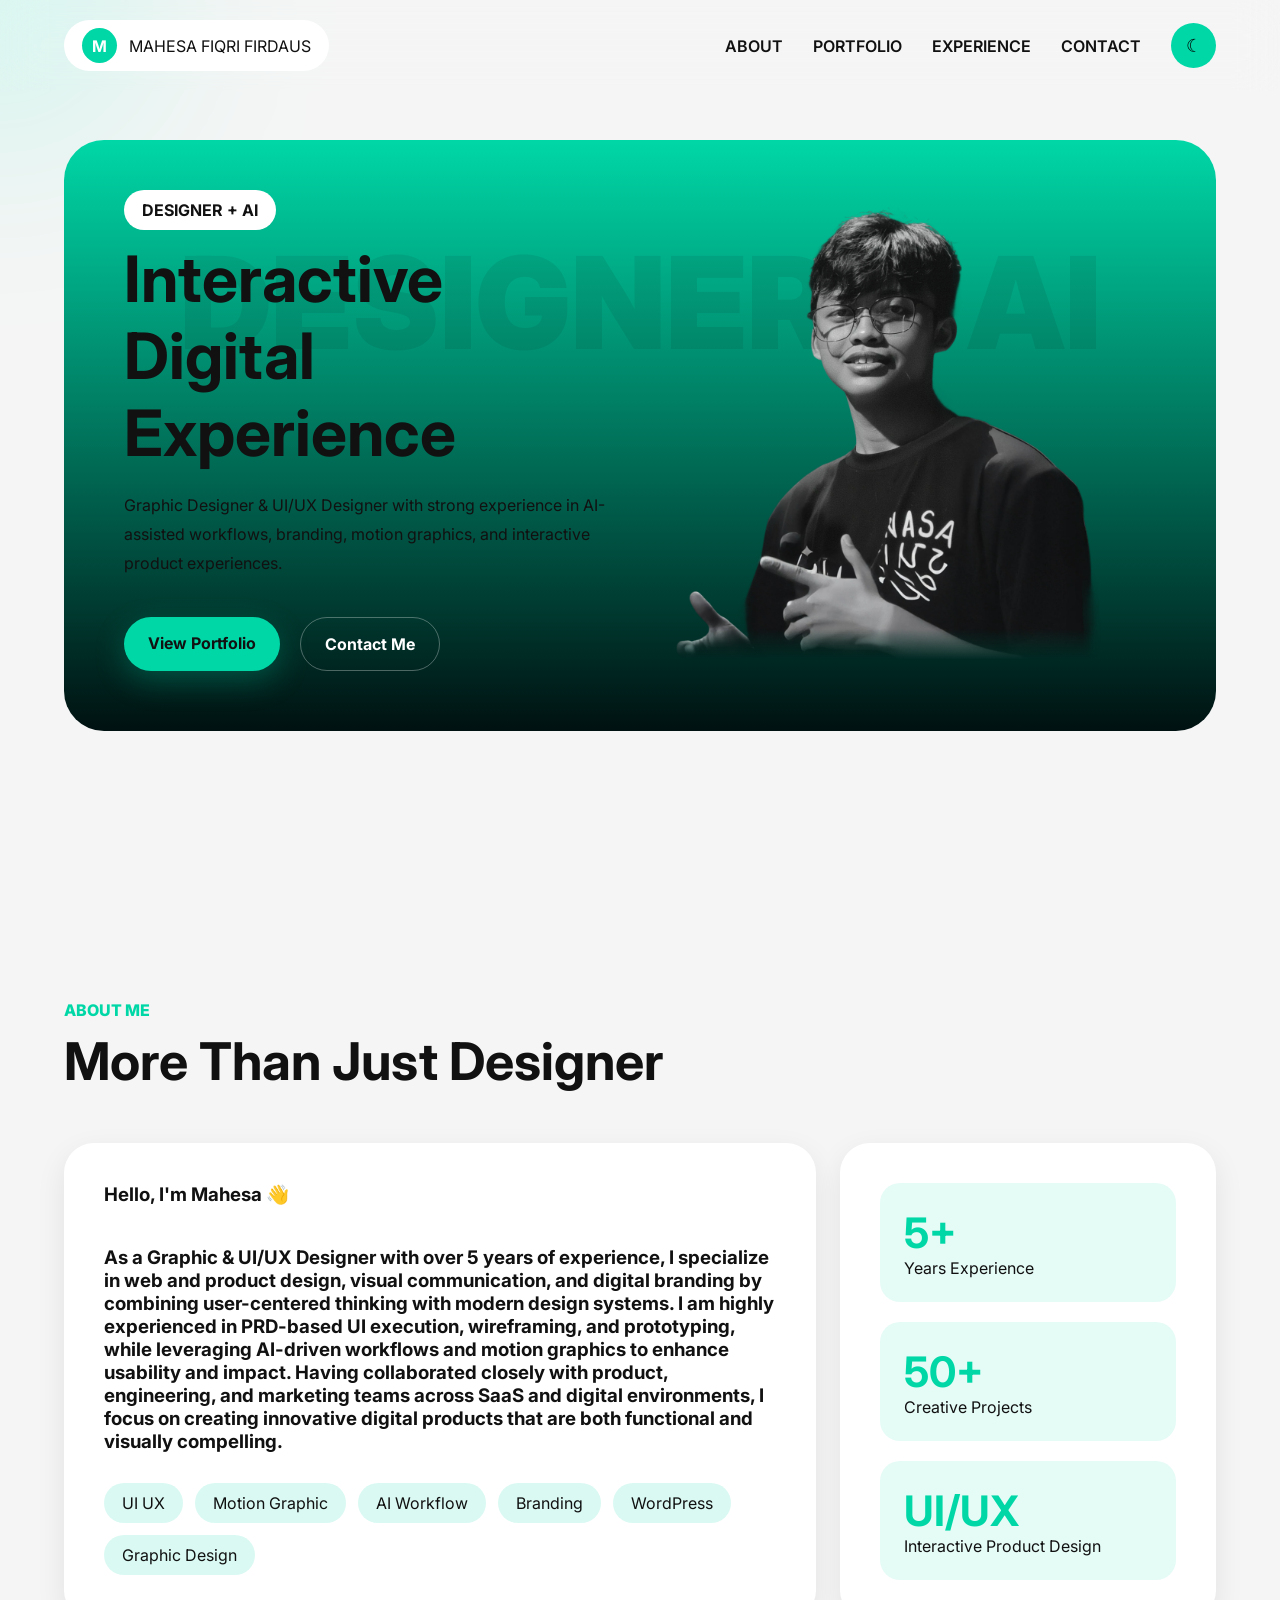
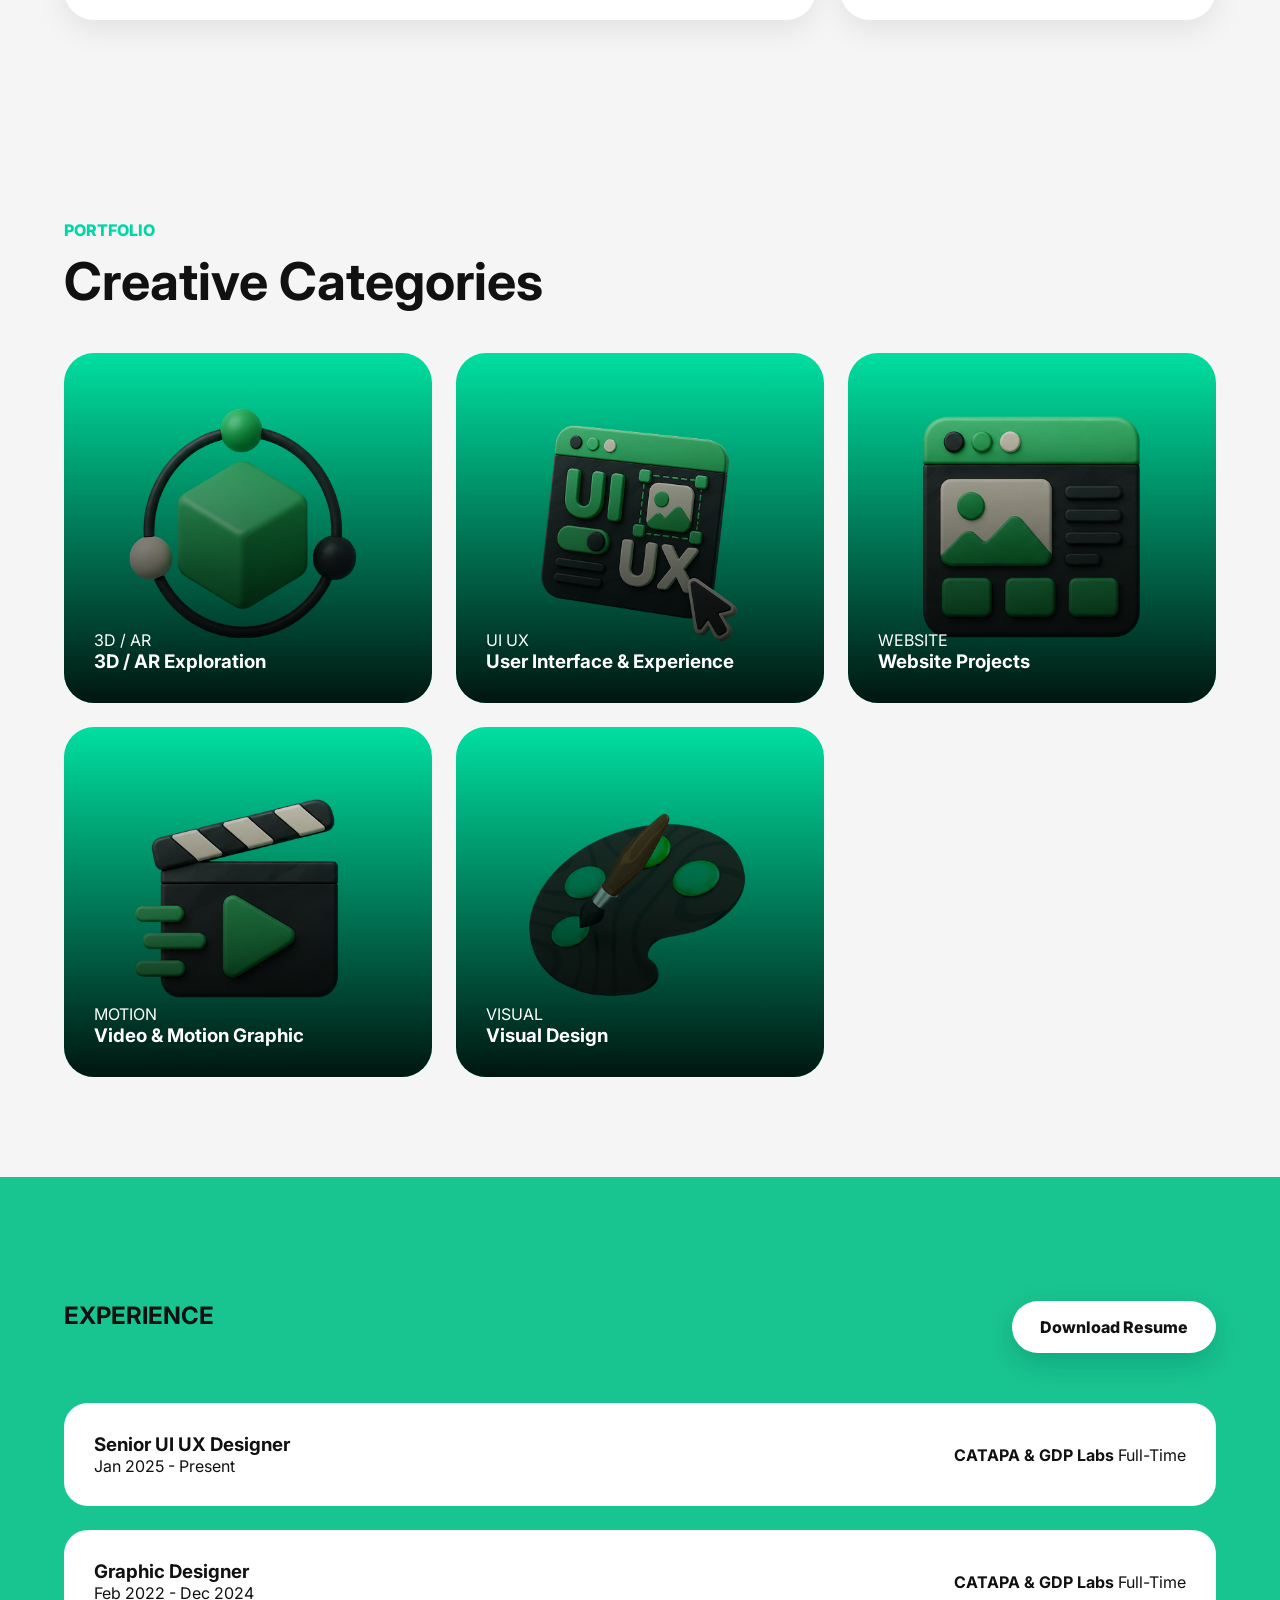
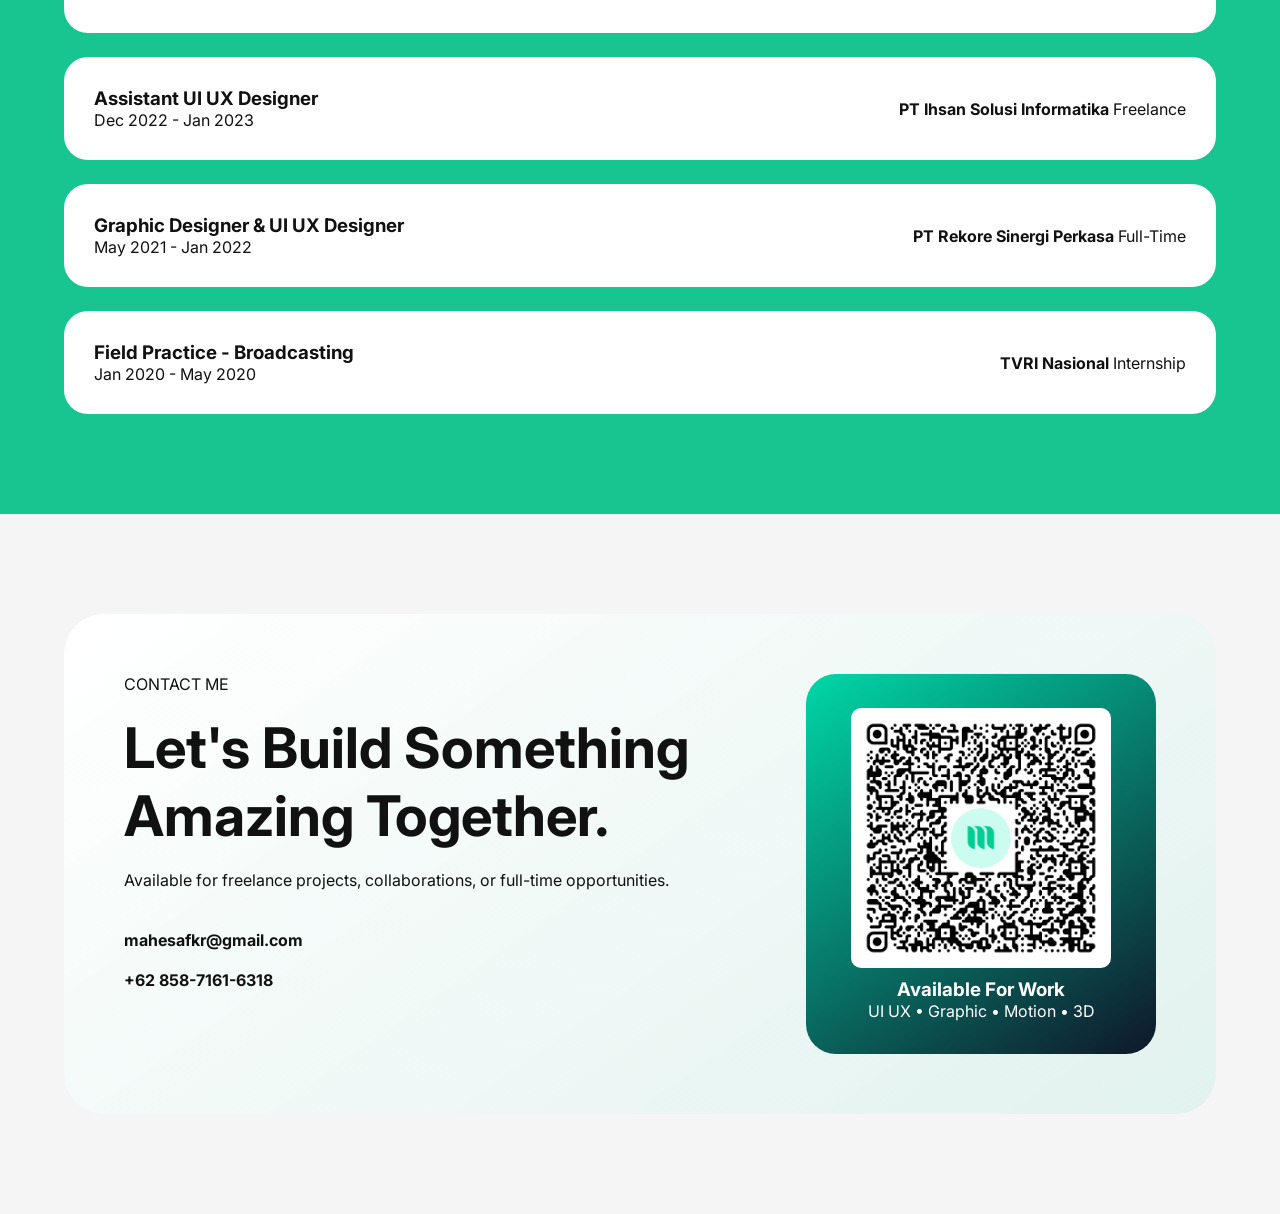
==== index.html @ 409bbbe2 "first portfolio upload" ====
<!DOCTYPE html>
<html lang="en">

<head>
  <meta charset="UTF-8" />

  <meta name="viewport" content="width=device-width, initial-scale=1.0" />

  <title>Mahesa Portfolio</title>

  <!-- CSS -->
  <link rel="stylesheet" href="style.css" />

  <!-- FONT -->
  <link rel="preconnect" href="https://fonts.googleapis.com" />

  <link href="https://fonts.googleapis.com/css2?family=Inter:wght@300;400;500;600;700;800;900&display=swap"
    rel="stylesheet" />
</head>

<body>

  <div class="cursor-glow"></div>

  <!-- NAVBAR -->

  <header class="navbar">

    <div class="logo-wrap">
      <div class="logo-circle">M</div>

      <span>MAHESA FIQRI FIRDAUS</span>
    </div>

    <nav>

      <a href="#about">ABOUT</a>

      <a href="#portfolio">PORTFOLIO</a>

      <a href="#experience">EXPERIENCE</a>

      <a href="#contact">CONTACT</a>

      <button id="themeToggle" class="theme-btn">
        ☾
      </button>

    </nav>

  </header>

  <!-- HERO -->

  <section class="hero">

    <div class="hero-bg-text">
      DESIGNER + AI
    </div>

    <div class="hero-content">

      <div class="hero-left">

        <span class="hero-tag">
          DESIGNER + AI
        </span>

        <h1>
          Interactive Digital Experience
        </h1>

        <p>
          Graphic Designer & UI/UX Designer with strong experience in AI-assisted workflows, branding, motion graphics,
          and interactive product experiences.
        </p>

        <div class="hero-buttons">

          <a href="#portfolio" class="primary-btn">
            View Portfolio
          </a>

          <a href="#contact" class="secondary-btn">
            Contact Me
          </a>

        </div>

      </div>

      <div class="hero-right">

        <img src="assets/images/hero.png" alt="hero">

      </div>

    </div>

  </section>

  <!-- ABOUT -->

  <section id="about" class="section">

    <div class="section-header">

      <span>ABOUT ME</span>

      <h2>
        More Than Just Designer
      </h2>

    </div>

    <div class="about-grid">

      <div class="glass-card">

        <h3>Hello, I'm Mahesa 👋</h3>
        <br>
        <br>
        <h3>
          As a Graphic & UI/UX Designer with over 5 years of experience, I specialize in web and product design, visual communication, and digital branding by combining user-centered thinking with modern design systems. I am highly experienced in PRD-based UI execution, wireframing, and prototyping, while leveraging AI-driven workflows and motion graphics to enhance usability and impact. Having collaborated closely with product, engineering, and marketing teams across SaaS and digital environments, I focus on creating innovative digital products that are both functional and visually compelling.
        </h3>


        <div class="skill-tags">

          <span>UI UX</span>
          <span>Motion Graphic</span>
          <span>AI Workflow</span>
          <span>Branding</span>
          <span>WordPress</span>
          <span>Graphic Design</span>

        </div>

      </div>

      <div class="glass-card stats-card">

        <div class="stat-item">
          <h4>5+</h4>
          <p>Years Experience</p>
        </div>

        <div class="stat-item">
          <h4>50+</h4>
          <p>Creative Projects</p>
        </div>

        <div class="stat-item">
          <h4>UI/UX</h4>
          <p>Interactive Product Design</p>
        </div>

      </div>

    </div>

  </section>

  <!-- PORTFOLIO -->

 <section id="portfolio" class="section">

  <div class="section-header">

    <span>PORTFOLIO</span>

    <h2>
      Creative Categories
    </h2>

  </div>

  <div class="portfolio-grid">

    <a href="portfolio-3d.html" class="portfolio-card">

      <img src="assets/images/3d-cover.jpg" alt="">

      <div class="portfolio-overlay">

        <span>3D / AR</span>

        <h3>3D / AR Exploration</h3>

      </div>

    </a>

    <a href="portfolio-uiux.html" class="portfolio-card">

      <img src="assets/images/uiux-cover.jpg" alt="">

      <div class="portfolio-overlay">

        <span>UI UX</span>

        <h3>User Interface & Experience</h3>

      </div>

    </a>

    <a href="portfolio-website.html" class="portfolio-card">

      <img src="assets/images/website-cover.jpg" alt="">

      <div class="portfolio-overlay">

        <span>WEBSITE</span>

        <h3>Website Projects</h3>

      </div>

    </a>

    <a href="portfolio-motion.html" class="portfolio-card">

      <img src="assets/images/motion-cover.jpg" alt="">

      <div class="portfolio-overlay">

        <span>MOTION</span>

        <h3>Video & Motion Graphic</h3>

      </div>

    </a>

    <a href="portfolio-visual.html" class="portfolio-card">

      <img src="assets/images/visual-cover.jpg" alt="">

      <div class="portfolio-overlay">

        <span>VISUAL</span>

        <h3>Visual Design</h3>

      </div>

    </a>

  </div>

</section>

  <!-- EXPERIENCE -->

<!-- EXPERIENCE -->

<section id="experience" class="section experience-section">

  <div class="experience-top">

    <h1>
      EXPERIENCE
    </h1>

    <div class="experience-action">

  <a href="assets/files/Mahesa-Fiqri-Resume.pdf"
     download
     class="resume-btn">

    Download Resume

  </a>

</div>

  </div>

  <div class="experience-list">

    <!-- EXPERIENCE 1 -->

    <div class="experience-card">

      <div>

        <h3>Senior UI UX Designer</h3>

        <p>Jan 2025 - Present</p>

      </div>

      <div class="exp-right">

        <strong>CATAPA & GDP Labs</strong>

        <span>Full-Time</span>

      </div>

    </div>

    <!-- EXPERIENCE 2 -->

    <div class="experience-card">

      <div>

        <h3>Graphic Designer</h3>

        <p>Feb 2022 - Dec 2024</p>

      </div>

      <div class="exp-right">

        <strong>CATAPA & GDP Labs</strong>

        <span>Full-Time</span>

      </div>

    </div>

    <!-- EXPERIENCE 3 -->

    <div class="experience-card">

      <div>

        <h3>Assistant UI UX Designer</h3>

        <p>Dec 2022 - Jan 2023</p>

      </div>

      <div class="exp-right">

        <strong>PT Ihsan Solusi Informatika</strong>

        <span>Freelance</span>

      </div>

    </div>

        <!-- EXPERIENCE 4 -->

    <div class="experience-card">

      <div>

        <h3>Graphic Designer & UI UX Designer</h3>

        <p>May 2021 - Jan 2022</p>

      </div>

      <div class="exp-right">

        <strong>PT Rekore Sinergi Perkasa</strong>

        <span>Full-Time</span>

      </div>

    </div>

    <!-- EXPERIENCE 5 -->

    <div class="experience-card">

      <div>

        <h3>Field Practice - Broadcasting</h3>

        <p>Jan 2020 - May 2020</p>

      </div>

      <div class="exp-right">

        <strong>TVRI Nasional</strong>

        <span>Internship</span>

      </div>

    </div>

  </div>

</section>

  <!-- CONTACT -->

  <section id="contact" class="section contact-section">

    <div class="contact-box">

      <div class="contact-left">

        <span>CONTACT ME</span>

        <h2>
          Let's Build Something Amazing Together.
        </h2>

        <p>
          Available for freelance projects, collaborations, or full-time opportunities.
        </p>

        <div class="contact-links"
        target="_blank"
   class="contact-btn">

          <a href="mailto:mahesafkr@gmail.com">
            mahesafkr@gmail.com
          </a>

          <a href="https://wa.me/6285871616318"
          target="_blank"
   class="contact-btn">
            +62 858-7161-6318
          </a>

        </div>

      </div>

      <div class="contact-right">

        <div class="contact-card-3d">

          <img
            src="assets/images/qr-contact.png"
            alt="QR Contact"
            class="qr-image">

          <h3>
            Available For Work
          </h3>

          <p>
            UI UX • Graphic • Motion • 3D
          </p>

        </div>

      </div>

    </div>

  </section>

  <!-- JS -->
  <script src="script.js"></script>

</body>

</html>
---- style.css ----
*{
  margin:0;
  padding:0;
  box-sizing:border-box;
}

:root{
  --bg:#f5f5f5;
  --text:#111;
  --card:#ffffff;
  --primary:#00d7a7;
}

body.dark{
  --bg:#07111b;
  --text:#ffffff;
  --card:#101827;
  --primary:#00e5c3;
}

body{
  font-family:'Inter',sans-serif;
  background:var(--bg);
  color:var(--text);
  transition:.4s;
  overflow-x:hidden;
}

.cursor-glow{
  position:fixed;
  width:300px;
  height:300px;
  background:rgba(0,255,200,.15);
  border-radius:50%;
  filter:blur(100px);
  pointer-events:none;
  transform:translate(-50%,-50%);
  z-index:-1;
}

.navbar{
  position:fixed;
  width:100%;
  top:0;
  padding:20px 5%;
  display:flex;
  justify-content:space-between;
  align-items:center;
  z-index:999;
  backdrop-filter:blur(20px);
}

.logo-wrap{
  display:flex;
  align-items:center;
  gap:12px;
  background:white;
  padding:8px 18px;
  border-radius:100px;
}

.logo-circle{
  width:35px;
  height:35px;
  border-radius:50%;
  background:var(--primary);
  display:flex;
  justify-content:center;
  align-items:center;
  color:white;
  font-weight:bold;
}

nav{
  display:flex;
  gap:30px;
  align-items:center;
}

nav a{
  color:var(--text);
  text-decoration:none;
  font-weight:600;
}

.theme-btn{
  width:45px;
  height:45px;
  border:none;
  border-radius:50%;
  background:var(--primary);
  cursor:pointer;
  font-size:18px;
}

.hero{
  min-height:100vh;
  padding:140px 5% 60px;
  position:relative;
}

.hero-bg-text{
  position:absolute;
  font-size:10vw;
  font-weight:900;
  opacity:.08;
  top:25%;
  left:50%;
  transform:translateX(-50%);
  white-space:nowrap;
}

.hero-content{
  background:linear-gradient(180deg,var(--primary),#011);
  border-radius:40px;
  padding:60px;
  display:grid;
  grid-template-columns:1fr 1fr;
  align-items:center;
}

.hero-left h1{
  font-size:64px;
  margin:20px 0;
}

.hero-left p{
  line-height:1.8;
}

.hero-tag{
  background:white;
  color:#111;
  padding:10px 18px;
  border-radius:100px;
  font-weight:700;
}

.hero-buttons{
  display:flex;
  gap:20px;
  margin-top:40px;
}

.primary-btn,
.secondary-btn{
  padding:16px 24px;
  border-radius:100px;
  text-decoration:none;
  font-weight:700;
}

.primary-btn{
  background:white;
  color:#111;
}

.secondary-btn{
  border:1px solid rgba(255,255,255,.3);
  color:white;
}

.hero-right img{
  width:100%;
}

.section{
  padding:100px 5%;
}

.section-header span{
  color:var(--primary);
  font-weight:800;
}

.section-header h2{
  font-size:52px;
  margin-top:10px;
}

.about-grid{
  display:grid;
  grid-template-columns:2fr 1fr;
  gap:24px;
  margin-top:50px;
}

.glass-card{
  background:var(--card);
  border-radius:30px;
  padding:40px;
  box-shadow:0 10px 30px rgba(0,0,0,.08);
}

.skill-tags{
  display:flex;
  gap:12px;
  flex-wrap:wrap;
  margin-top:30px;
}

.skill-tags span{
  padding:10px 18px;
  border-radius:100px;
  background:rgba(0,215,167,.15);
}

.stats-card{
  display:flex;
  flex-direction:column;
  gap:20px;
}

.stat-item{
  background:rgba(0,215,167,.1);
  border-radius:20px;
  padding:24px;
}

.stat-item h4{
  font-size:42px;
  color:var(--primary);
}

.portfolio-grid{
  display:grid;
  grid-template-columns:repeat(auto-fit,minmax(300px,1fr));
  gap:24px;
  margin-top:50px;
}

.portfolio-card{
  position:relative;
  overflow:hidden;
  border-radius:30px;
  min-height:350px;
  cursor:pointer;
  transition:.4s;
}


.portfolio-card img{
  width:100%;
  height:100%;
  object-fit:cover;
}

.portfolio-overlay{
  position:absolute;
  inset:0;
  background:linear-gradient(to top,rgba(0,0,0,.9),transparent);
  display:flex;
  flex-direction:column;
  justify-content:flex-end;
  padding:30px;
  color:white;
}

.experience-section{
  background:rgba(0, 192, 134, 0.9);
}

.experience-list{
  margin-top:50px;
  display:flex;
  flex-direction:column;
  gap:24px;
}

.experience-card{
  background:white;
  border-radius:24px;
  padding:30px;
  display:flex;
  justify-content:space-between;
  align-items:center;
  color:#111;
}

.exp-right{
  text-align:right;
}

.contact-box{
  background:linear-gradient(145deg,var(--card),rgba(0,215,167,.08));
  border-radius:40px;
  padding:60px;
  display:grid;
  grid-template-columns:1fr 350px;
  gap:40px;
}

.contact-left h2{
  font-size:56px;
  margin:20px 0;
}

.contact-links{
  display:flex;
  flex-direction:column;
  gap:20px;
  margin-top:40px;
}

.contact-links a{
  text-decoration:none;
  color:var(--text);
  font-weight:700;
}

.contact-card-3d{
  height:380px;
  border-radius:30px;
  background:linear-gradient(145deg,var(--primary),#0f172a);
  display:flex;
  justify-content:center;
  align-items:center;
  flex-direction:column;
  color:white;
}

.detail-page{
  padding:120px 5%;
}

.back-btn{
  color:var(--primary);
  text-decoration:none;
}

.detail-hero{
  margin-top:40px;
  display:grid;
  grid-template-columns:1fr 1fr;
  gap:40px;
  align-items:center;
}

.detail-hero img{
  width:100%;
  border-radius:30px;
}

.detail-content{
  margin-top:50px;
  display:grid;
  grid-template-columns:repeat(auto-fit,minmax(250px,1fr));
  gap:24px;
}

@media(max-width:900px){

  .hero-content,
  .about-grid,
  .contact-box,
  .detail-hero{
    grid-template-columns:1fr;
  }

  .hero-left h1{
    font-size:42px;
  }

  .section-header h2{
    font-size:38px;
  }

  nav{
    gap:16px;
    font-size:12px;
  }

  .experience-card{
    flex-direction:column;
    align-items:flex-start;
    gap:20px;
  }

  .exp-right{
    text-align:left;
  }

  .portfolio-page-hero{
  padding:180px 5% 100px;
  text-align:center;
}

.portfolio-page-hero h1{
  font-size:72px;
  margin-top:20px;
}

.portfolio-page-hero p{
  max-width:700px;
  margin:auto;
  margin-top:20px;
  line-height:1.8;
}

.portfolio-label{
  background:rgba(0,215,167,.15);
  padding:12px 20px;
  border-radius:100px;
  color:var(--primary);
  font-weight:700;
}

.view-btn{
  display:inline-flex;

  align-items:center;

  justify-content:center;

  margin-top:20px;

  padding:14px 24px;

  border-radius:999px;

  background:var(--primary);

  color:#111 !important;

  text-decoration:none !important;

  font-weight:800;

  transition:.3s;

  box-shadow:0 10px 30px rgba(0,215,167,.25);
}

.view-btn:hover{
  transform:translateY(-5px) scale(1.03);

  box-shadow:0 20px 40px rgba(0,215,167,.35);

  text-decoration:none !important;
}

.contact-action{
  display:flex;
  gap:20px;
  margin-top:40px;
  flex-wrap:wrap;
}

.contact-btn,
a.contact-btn{
  display:inline-flex;
  align-items:center;
  justify-content:center;
  gap:12px;

  padding:16px 32px;

  border-radius:999px;

  background:var(--primary);

  color:#111 !important;

  text-decoration:none !important;

  font-weight:800;

  border:none;

  cursor:pointer;

  transition:.3s;

  box-shadow:0 10px 30px rgba(0,215,167,.25);
}

.contact-btn:hover,
a.contact-btn:hover{
  transform:translateY(-6px) scale(1.03);

  text-decoration:none !important;

  color:#111 !important;

  box-shadow:0 20px 40px rgba(0,215,167,.35);
}

.whatsapp{
  background:#25D366;
}

.motion-grid{
  display:grid;
  grid-template-columns:repeat(auto-fit,minmax(300px,1fr));
  gap:24px;
}

.motion-card{
  background:var(--card);
  padding:40px;
  border-radius:30px;
}
}

.logo-wrap{
  background:var(--card);
}

.logo-wrap span{
  color:var(--text);
}

.portfolio-page-hero{
  padding-top:220px;
}

.portfolio-page-hero{
  min-height:75vh;
  display:flex;
  justify-content:center;
  align-items:center;
  position:relative;
  overflow:hidden;
  padding:180px 5% 100px;
}

.portfolio-hero-content{
  position:relative;
  z-index:2;
  max-width:900px;
  text-align:center;
}

.portfolio-page-hero h1{
  font-size:82px;
  line-height:1;
  margin-top:24px;
  margin-bottom:24px;
}

.portfolio-page-hero p{
  font-size:20px;
  line-height:1.8;
  max-width:750px;
  margin:auto;
  opacity:.85;
}

.portfolio-hero-buttons{
  display:flex;
  justify-content:center;
  gap:20px;
  margin-top:50px;
  flex-wrap:wrap;
}

.portfolio-hero-glow{
  position:absolute;
  width:700px;
  height:700px;
  background:radial-gradient(circle,
  rgba(0,255,200,.25) 0%,
  transparent 70%);
  filter:blur(80px);
  z-index:1;
}

@media(max-width:768px){

  .portfolio-page-hero h1{
    font-size:48px;
  }

  .portfolio-page-hero p{
    font-size:16px;
  }

}

.portfolio-hero-buttons a{
  text-decoration:none !important;
}

.hero-btn{
  display:inline-flex;
  align-items:center;
  justify-content:center;

  min-width:180px;

  padding:18px 34px;

  border-radius:999px;

  font-weight:800;

  font-size:16px;

  text-decoration:none !important;

  transition:.3s;

  border:none;
}

.hero-btn:hover{
  transform:translateY(-6px) scale(1.03);
}

.primary-btn{
  background:var(--primary);

  color:#111 !important;

  box-shadow:0 10px 30px rgba(0,215,167,.25);
}

.secondary-hero-btn{
  background:transparent;

  border:2px solid var(--primary);

  color:var(--text) !important;
}

.portfolio-overlay a{
  text-decoration:none !important;
}

.card-button-wrap{
  display:flex;

  gap:12px;

  margin-top:20px;

  flex-wrap:wrap;
}

.card-btn{
  display:inline-flex;

  align-items:center;

  justify-content:center;

  padding:14px 24px;

  border:none;

  border-radius:999px;

  background:var(--primary);

  color:#111 !important;

  font-weight:800;

  font-size:14px;

  text-decoration:none !important;

  cursor:pointer;

  transition:.3s;

  box-shadow:0 10px 30px rgba(0,215,167,.25);
}

.card-btn:hover{
  transform:translateY(-4px);

  box-shadow:0 20px 40px rgba(0,215,167,.35);
}

.portfolio-overlay .card-btn{
  width:max-content;
}

.card-slider{
  position:relative;

  width:100%;
  height:100%;
}

.card-slider .slide{
  width:100%;
  height:420px;

  object-fit:cover;

  display:none;
}

.card-slider .slide.active{
  display:block;
}

.slide-btn{
  position:absolute;

  top:50%;

  transform:translateY(-50%);

  width:48px;
  height:48px;

  border:none;

  border-radius:50%;

  background:rgba(255,255,255,.9);

  cursor:pointer;

  z-index:20;

  font-size:18px;

  font-weight:bold;

  transition:.3s;
}

.slide-btn:hover{
  transform:translateY(-50%) scale(1.08);
}

.slide-btn.prev{
  left:18px;
}

.slide-btn.next{
  right:18px;
}

.card-slider{
  position:absolute;
  inset:0;
  width:100%;
  height:100%;
}

.card-slider .slide{
  position:absolute;
  inset:0;

  width:100%;
  height:100%;

  object-fit:cover;

  opacity:0;

  transition:.4s;

  display:block;
}

.card-slider .slide.active{
  opacity:1;
  z-index:1;
}

.portfolio-grid{
  display:grid;

  grid-template-columns:
  repeat(auto-fit, minmax(280px, 1fr));

  gap:24px;

  margin-top:40px;
}


.experience-action{
  margin-top:24px;
}

.resume-btn{
  display:inline-flex;

  align-items:center;

  justify-content:center;

  gap:10px;

  padding:16px 28px;

  border-radius:999px;

  background:white;

  color:#111 !important;

  text-decoration:none !important;

  font-weight:800;

  transition:.3s;

  box-shadow:0 10px 30px rgba(0, 121, 94, 0.438);
}

.resume-btn:hover{
  transform:translateY(-5px);

  box-shadow:0 20px 40px rgba(0, 165, 129, 0.507);
}

.experience-top{
  display:flex;

  justify-content:space-between;

  align-items:center;

  gap:20px;

  flex-wrap:wrap;

  margin-bottom:40px;
}


.qr-image{
  width:260px;

  height:260px;

  object-fit:cover;

  border-radius:10px;

  margin-bottom:10px;

  background:white;

  padding:10px;
}
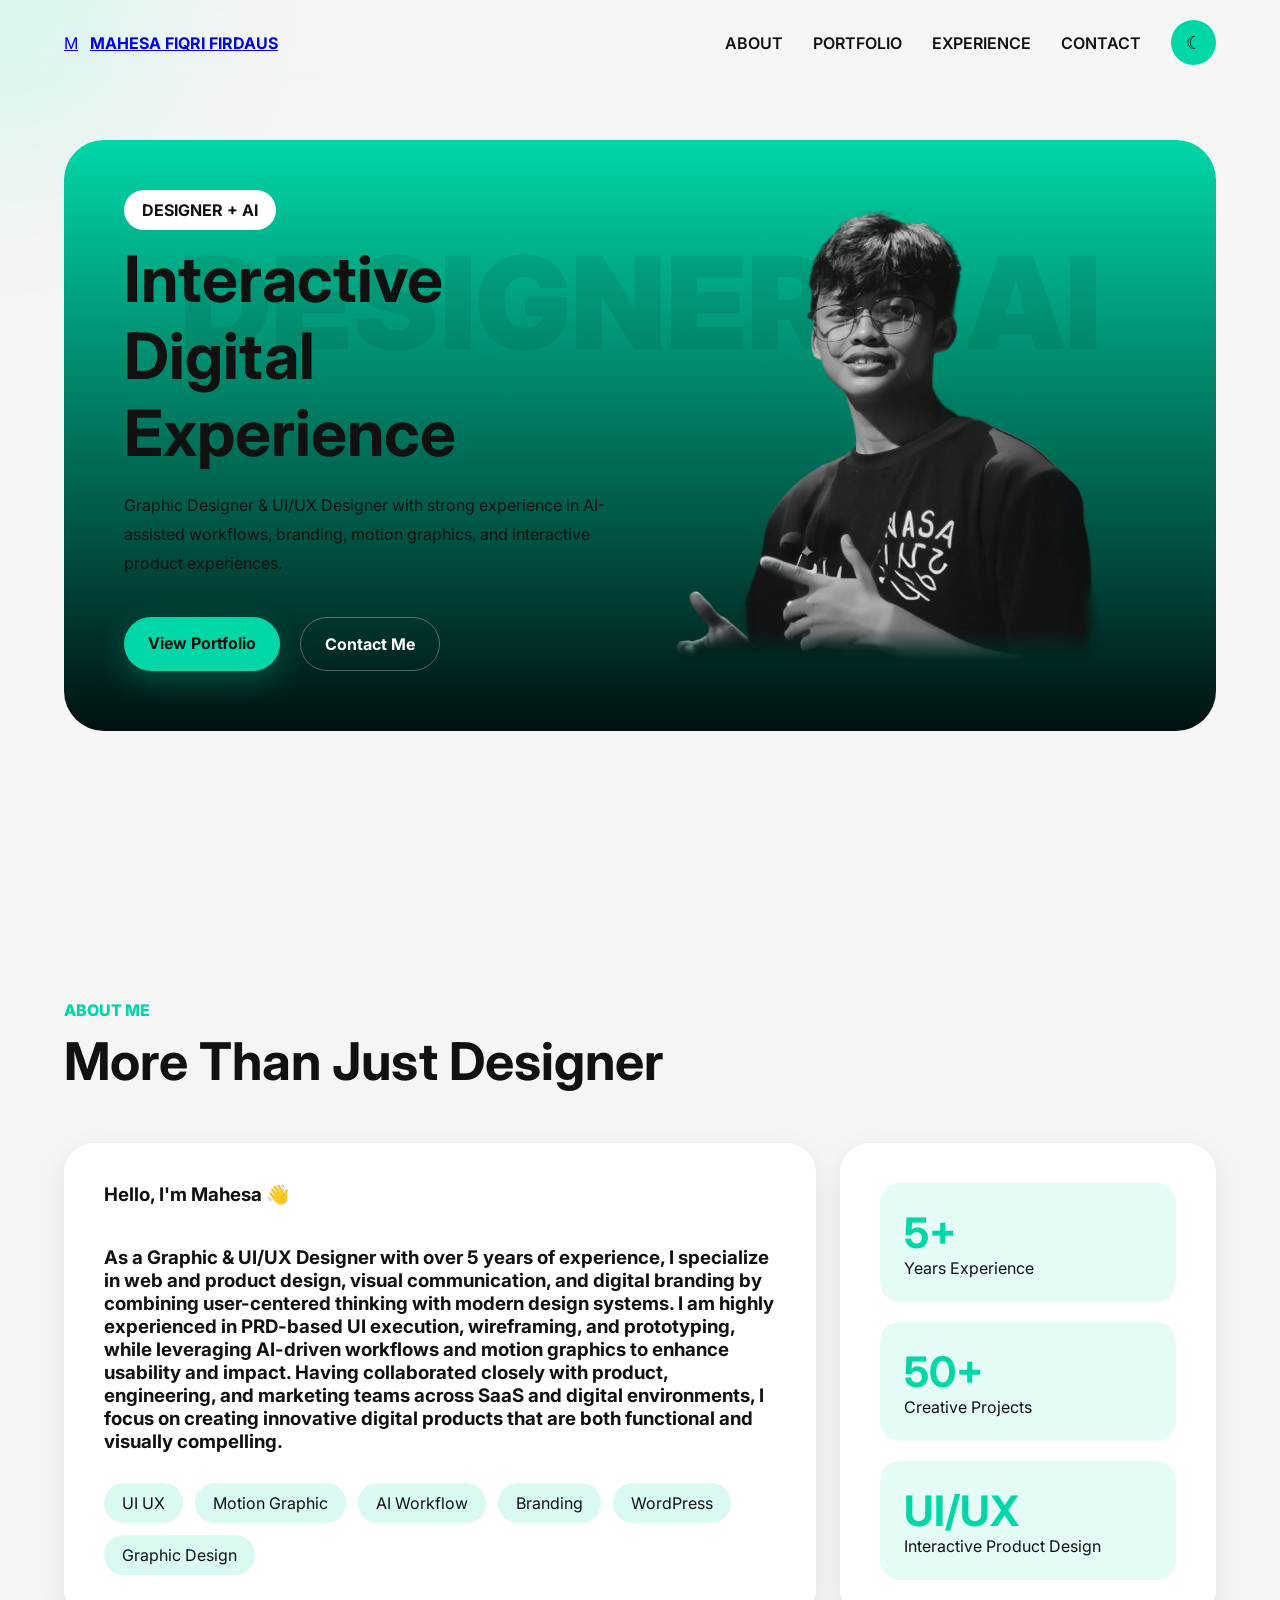
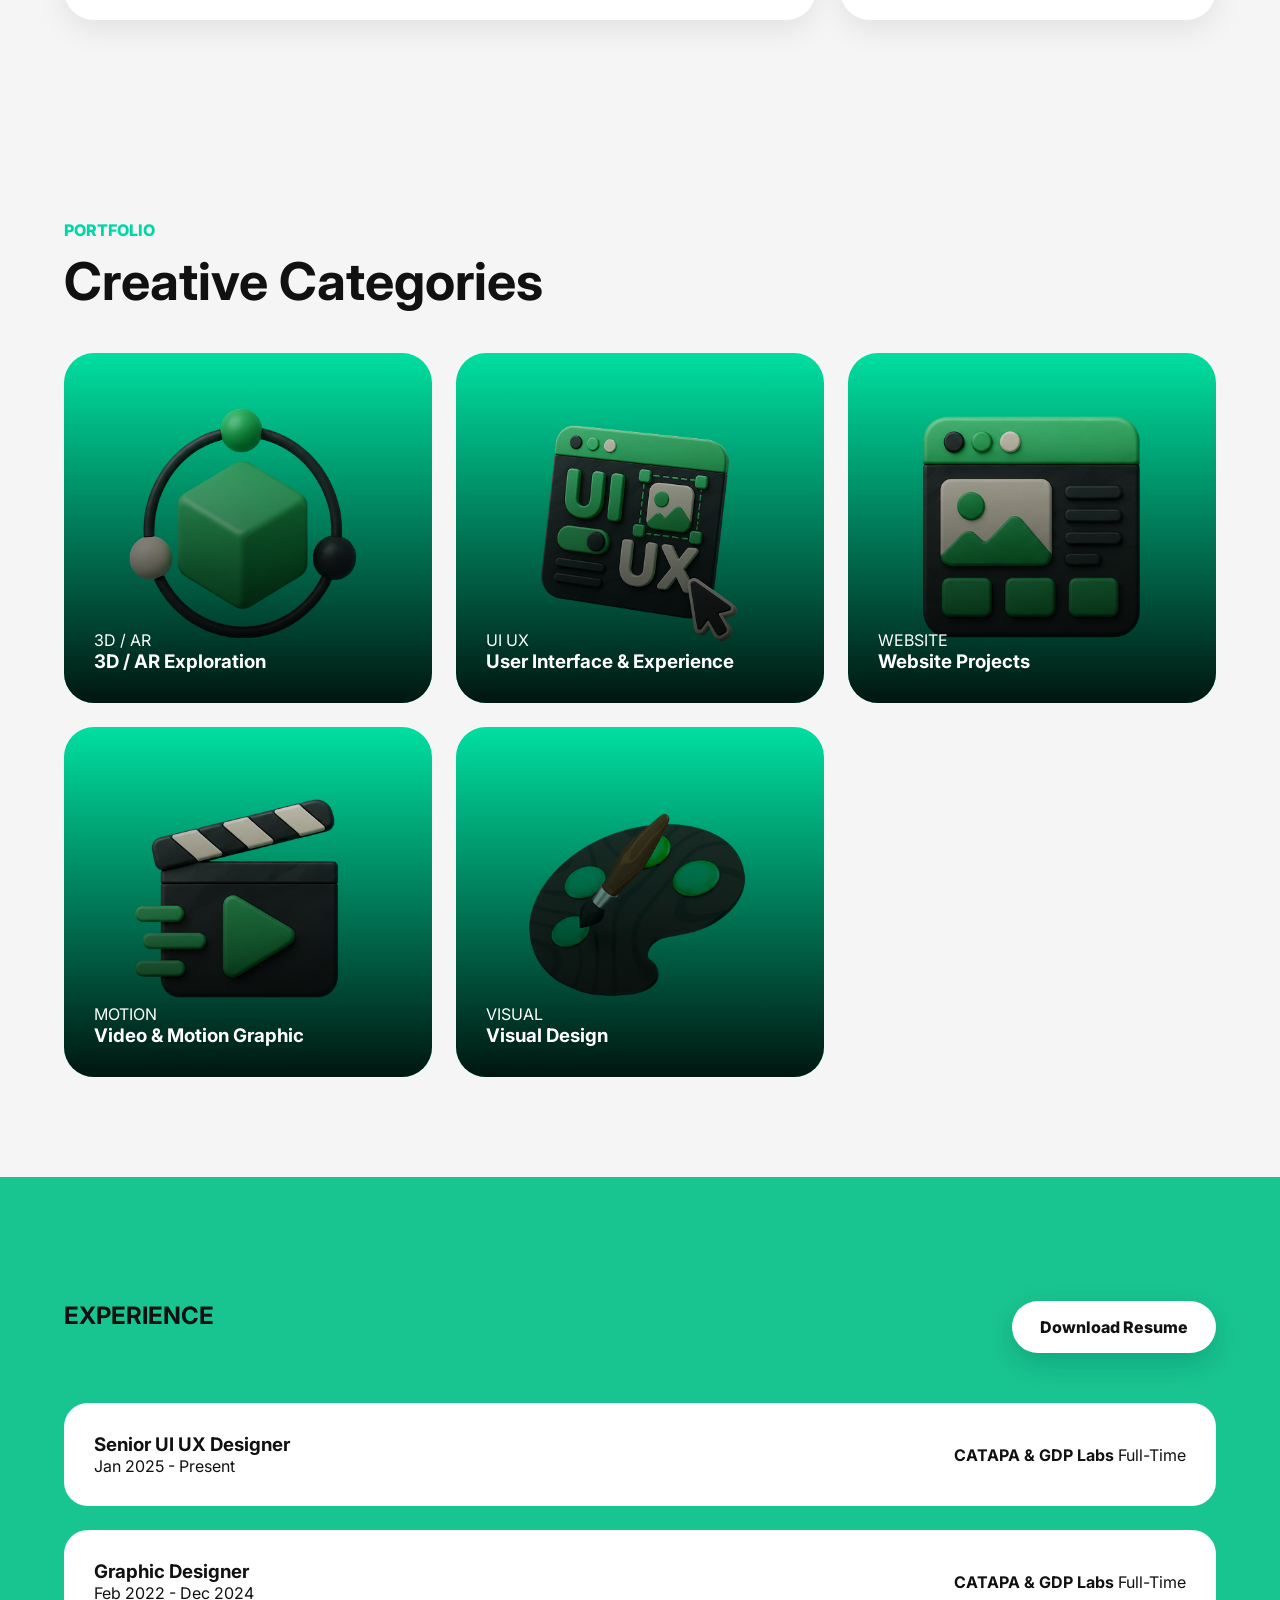
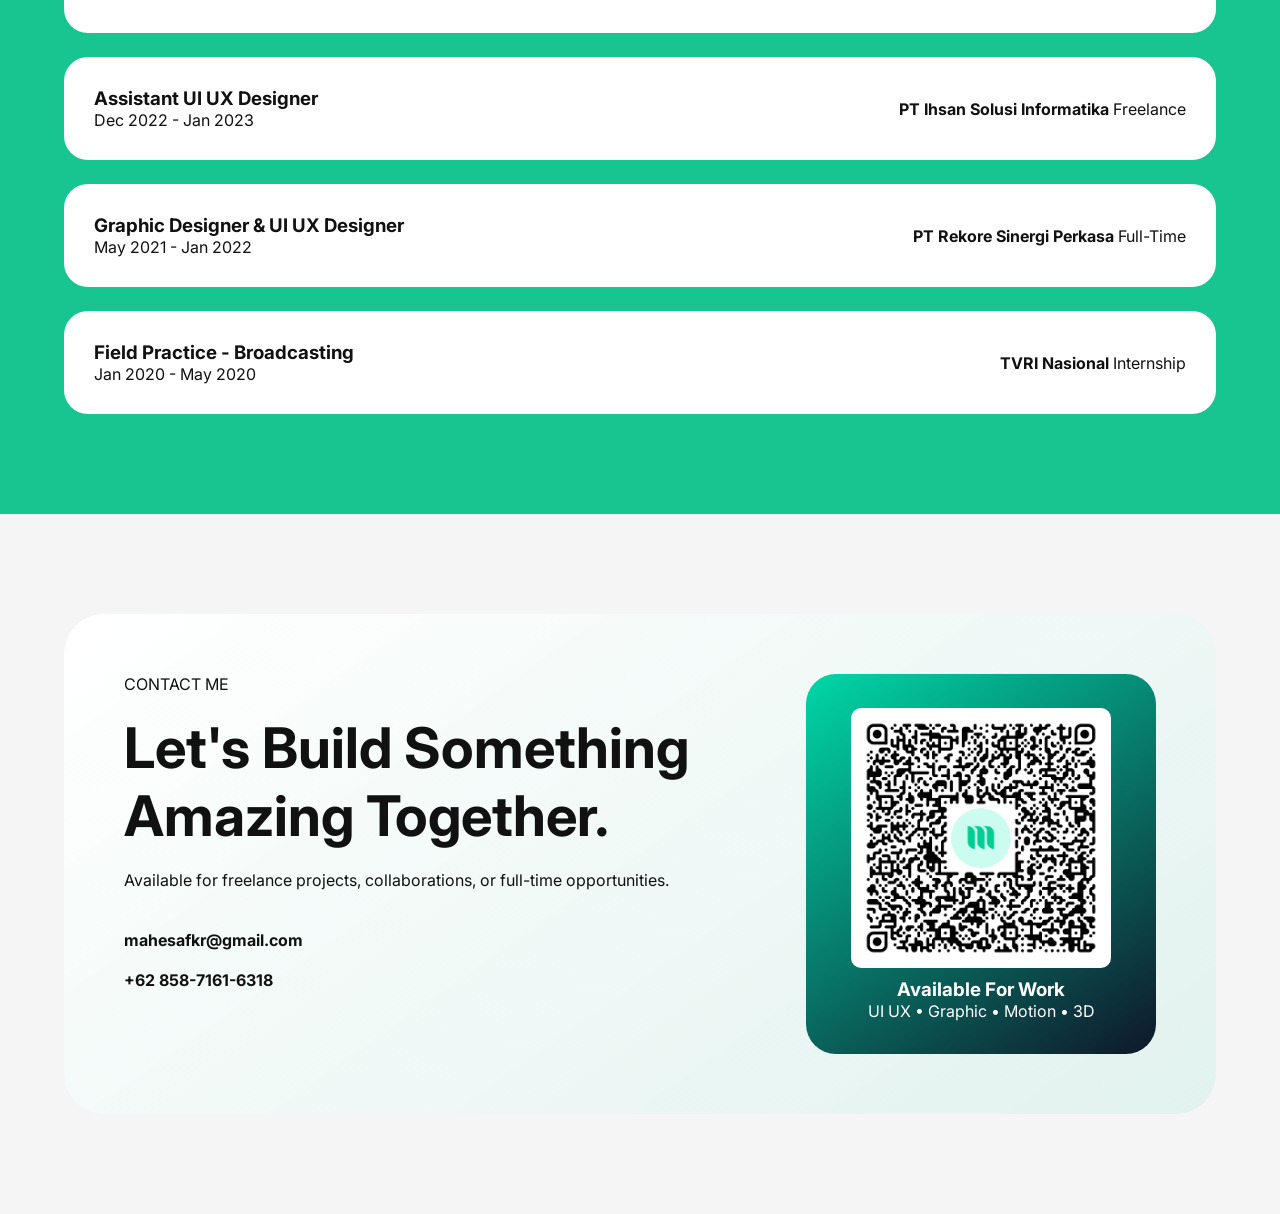
==== commit cd194761: "update portfolio" ====
--- a/index.html
+++ b/index.html
@@ -26,11 +26,15 @@
 
   <header class="navbar">
 
-    <div class="logo-wrap">
-      <div class="logo-circle">M</div>
-
-      <span>MAHESA FIQRI FIRDAUS</span>
-    </div>
+    <a href="index.html" class="logo">
+
+      <span>M</span>
+
+      <strong class="logo-text">
+        MAHESA FIQRI FIRDAUS
+      </strong>
+
+    </a>
 
     <nav>
 
@@ -265,7 +269,7 @@
 
     <div class="experience-action">
 
-  <a href="assets/files/Mahesa-Fiqri-Resume.pdf"
+  <a href="assets/images/Mahesa-Fiqri-Resume-2026.pdf"
      download
      class="resume-btn">
 
--- a/style.css
+++ b/style.css
@@ -841,4 +841,24 @@
   background:white;
 
   padding:10px;
+}
+
+.logo{
+  display:flex;
+
+  align-items:center;
+
+  gap:12px;
+}
+
+.logo-text{
+  transition:.3s;
+}
+
+@media(max-width:768px){
+
+  .logo-text{
+    display:none;
+  }
+
 }
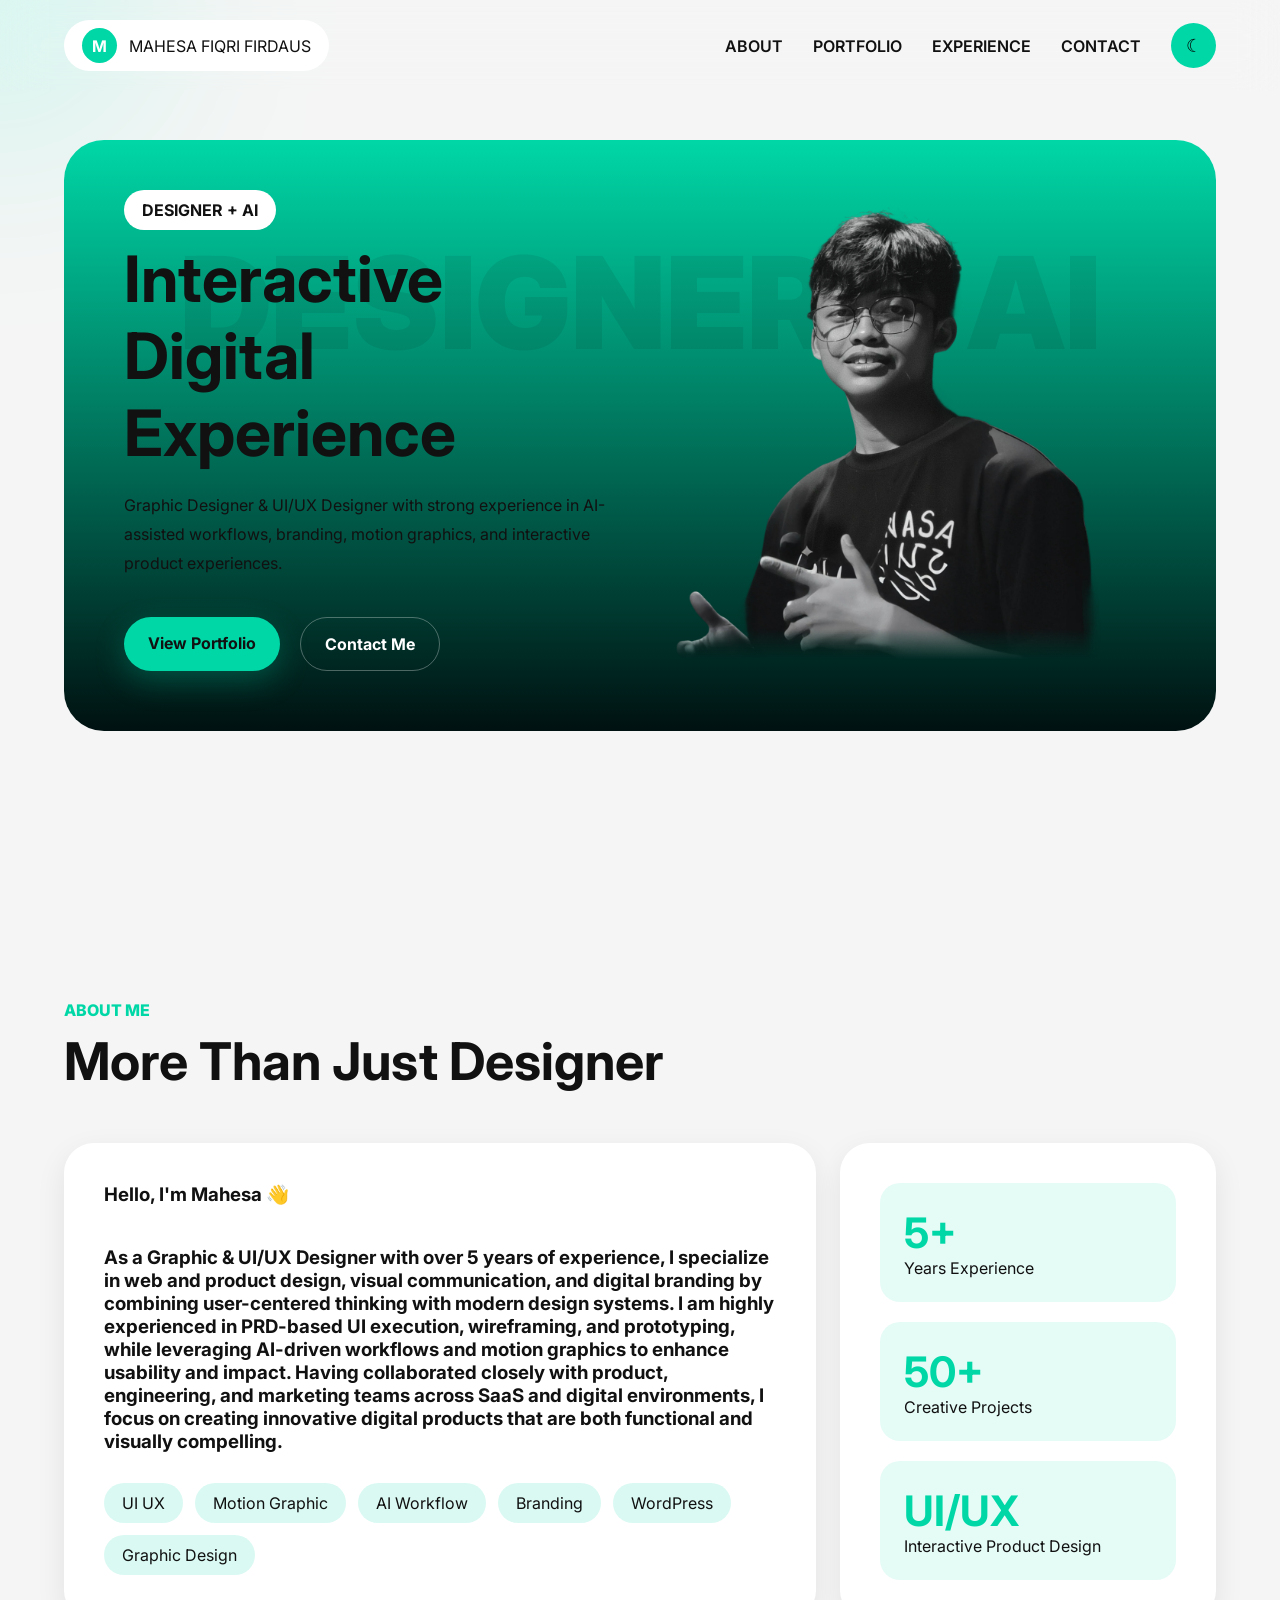
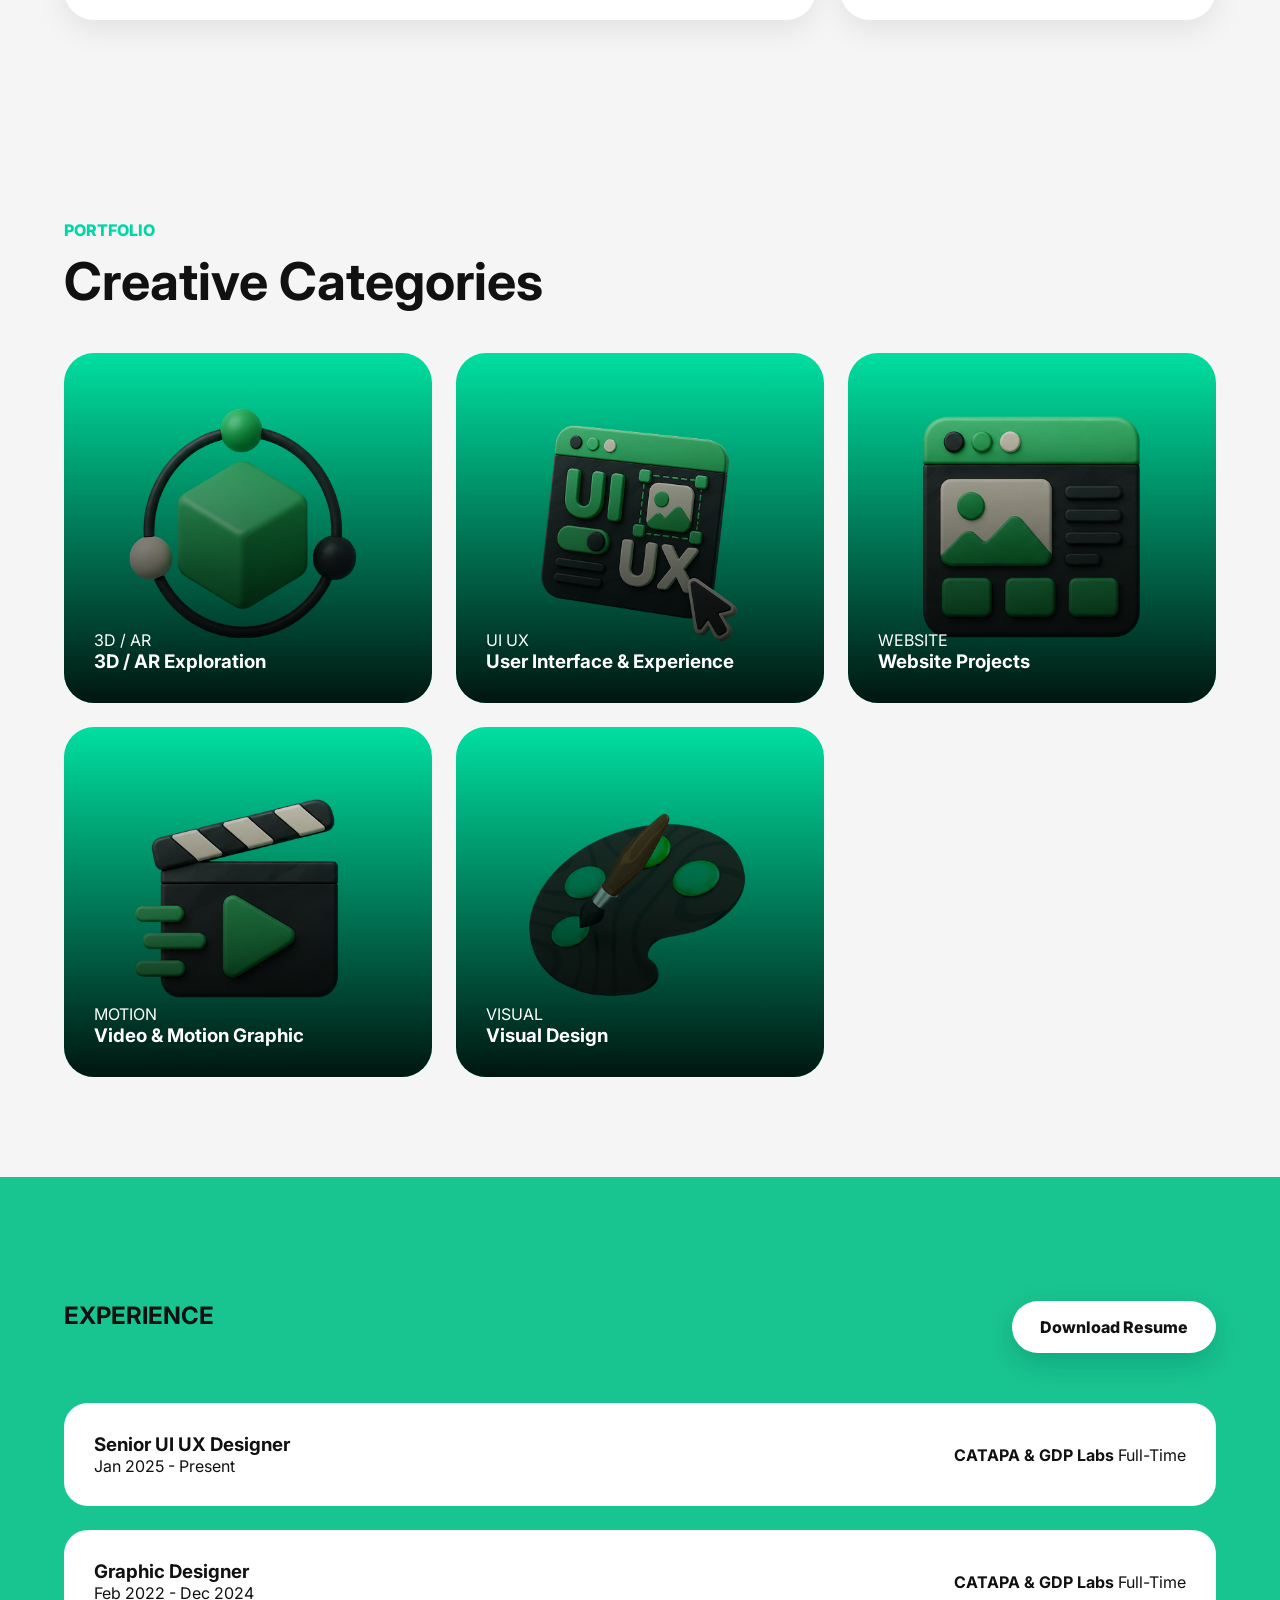
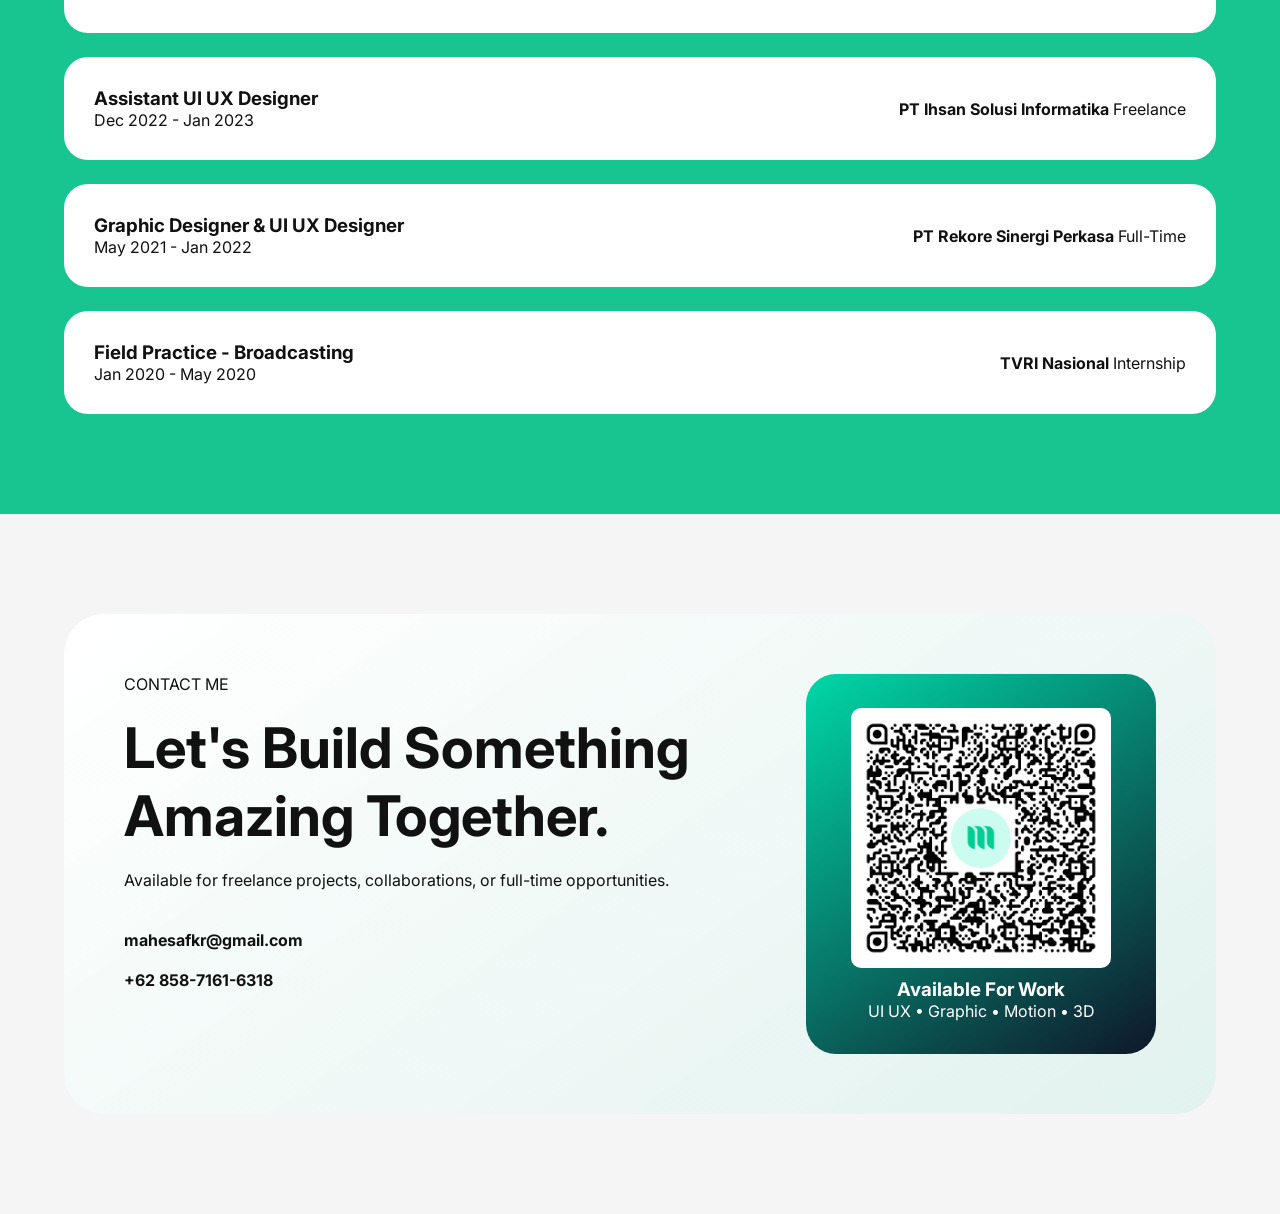
==== commit 077fcdba: "update portfolio" ====
--- a/index.html
+++ b/index.html
@@ -26,18 +26,14 @@
 
   <header class="navbar">
 
-    <a href="index.html" class="logo">
-
-      <span>M</span>
-
-      <strong class="logo-text">
-        MAHESA FIQRI FIRDAUS
-      </strong>
-
-    </a>
-
-    <nav>
-
+    <div class="logo-wrap">
+      <div class="logo-circle">M</div>
+
+      <span>MAHESA FIQRI FIRDAUS</span>
+    </div>
+
+    <nav class="nav-links">
+      
       <a href="#about">ABOUT</a>
 
       <a href="#portfolio">PORTFOLIO</a>
--- a/style.css
+++ b/style.css
@@ -845,20 +845,26 @@
 
 .logo{
   display:flex;
-
-  align-items:center;
-
-  gap:12px;
-}
-
-.logo-text{
-  transition:.3s;
+  align-items:center;
+  gap:14px;
+}
+
+.logo-name{
+  display:block;
 }
 
 @media(max-width:768px){
 
-  .logo-text{
+  .logo-name{
     display:none;
   }
 
-}+}
+
+@media(max-width:768px){
+
+  .logo-wrap{
+    display:none;
+  }
+
+}
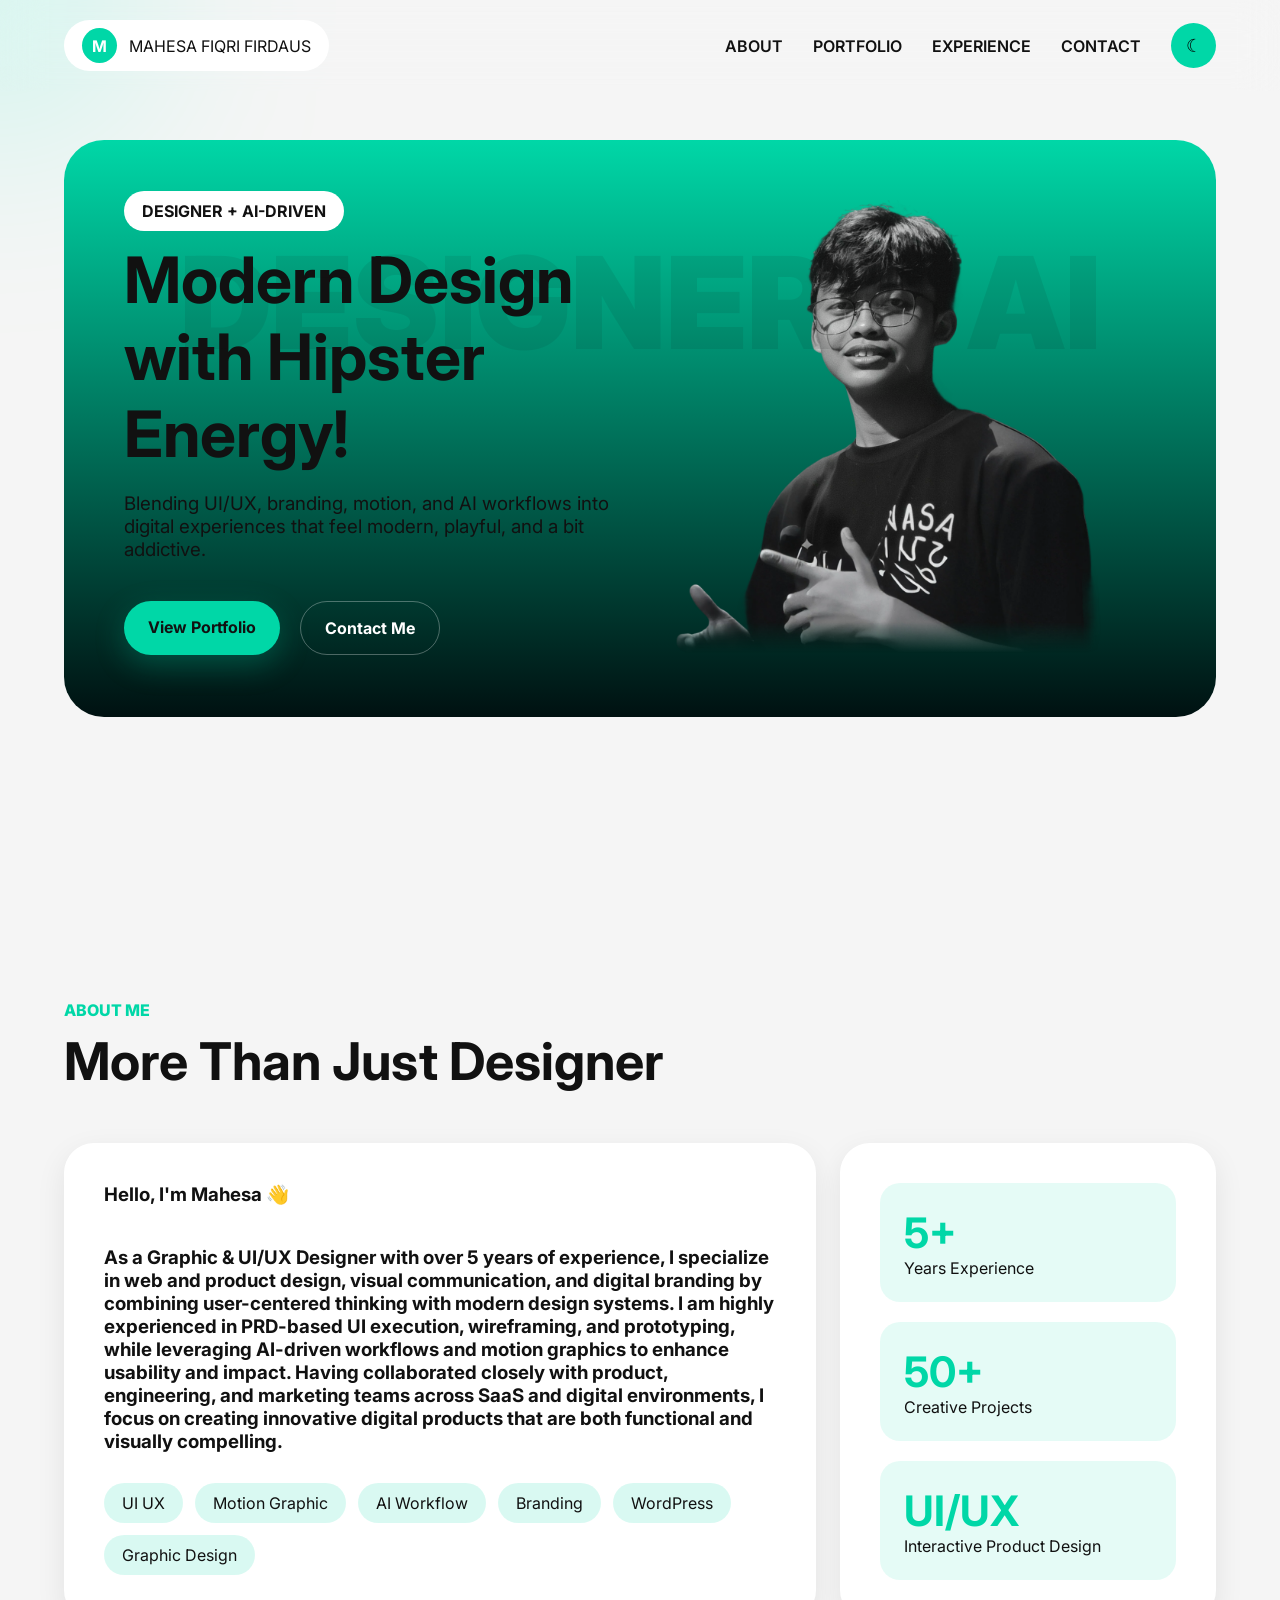
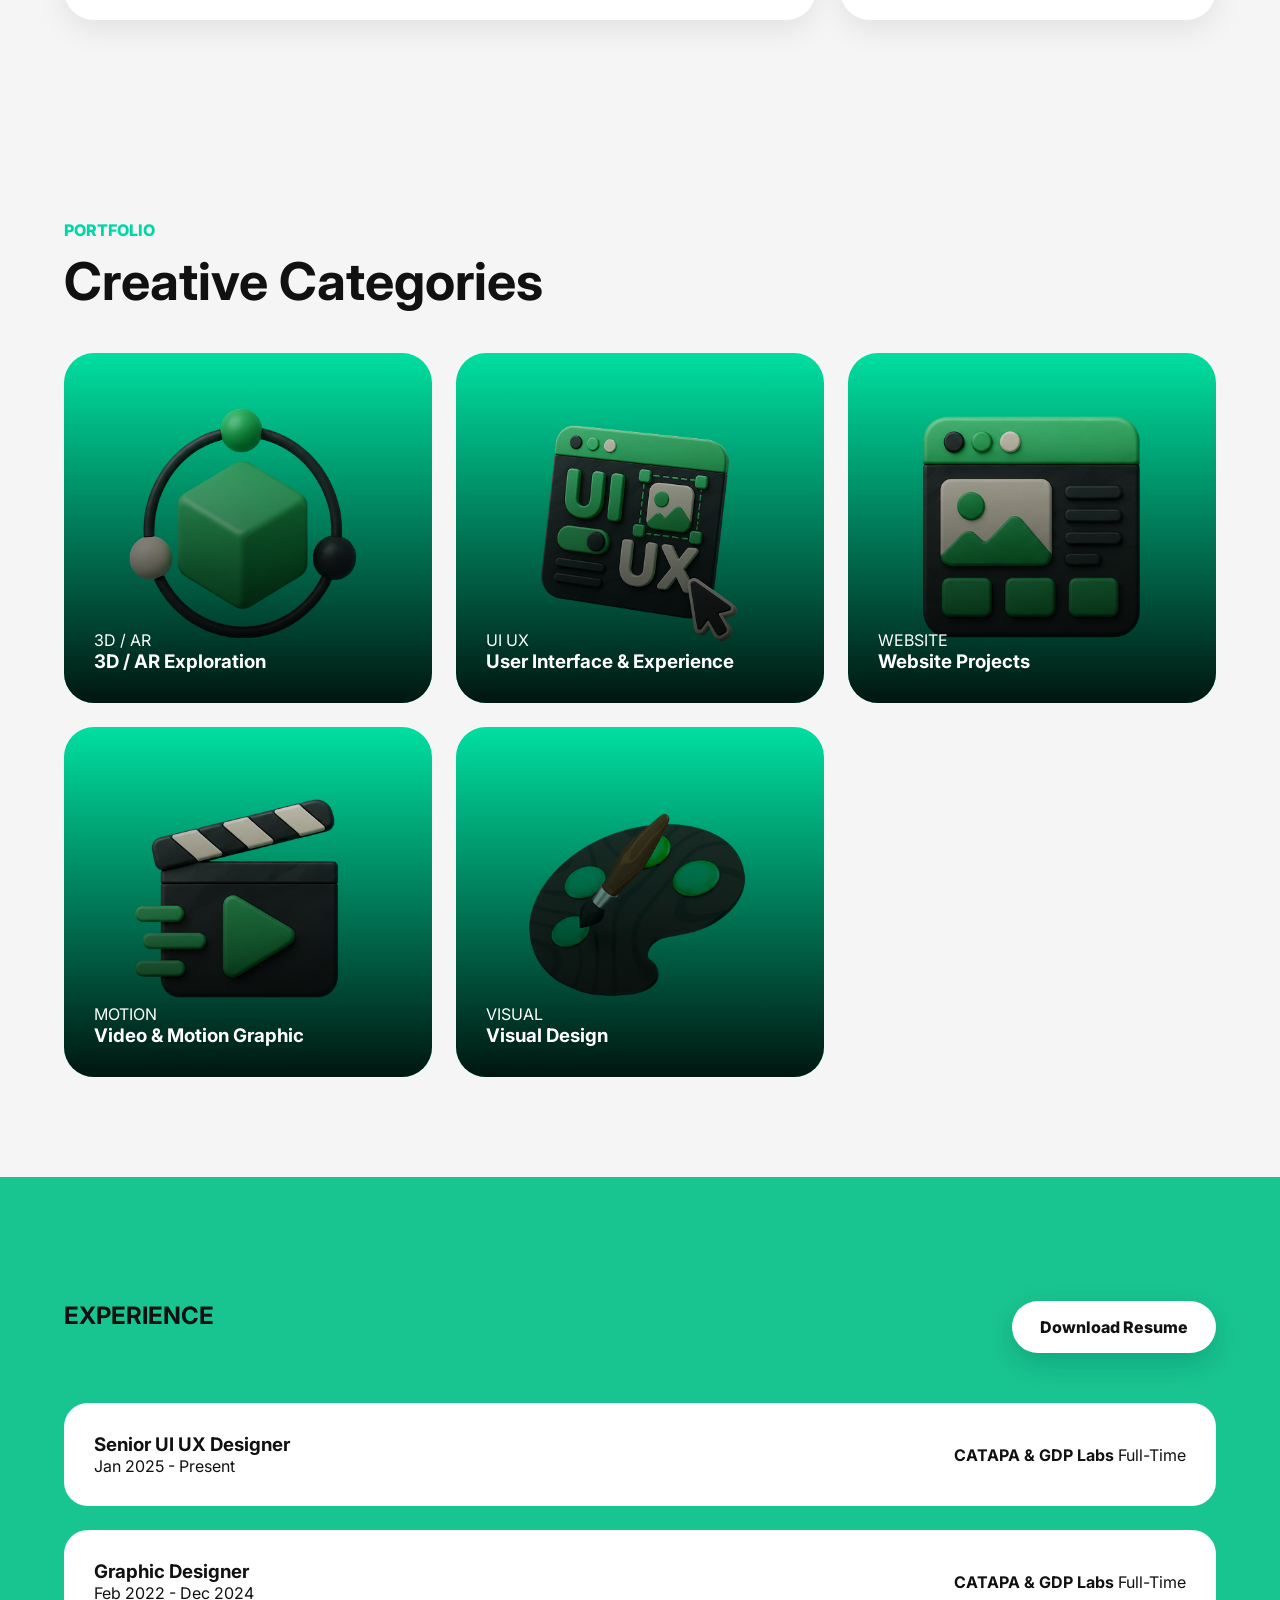
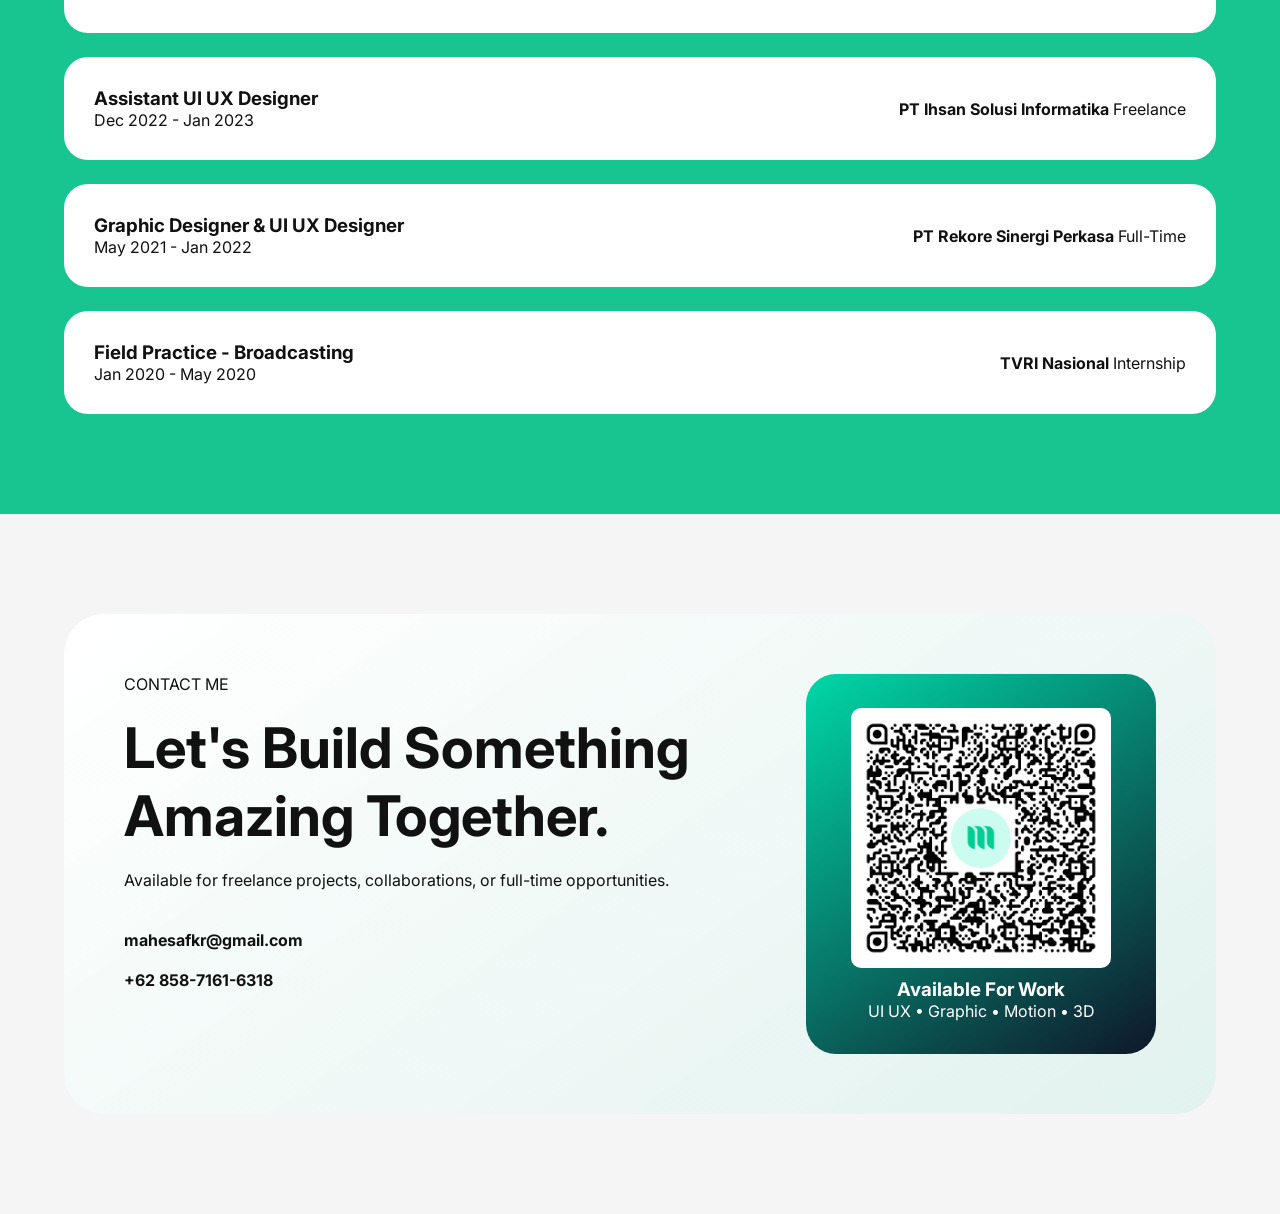
==== commit 53751b7a: "update portfolio" ====
--- a/index.html
+++ b/index.html
@@ -26,11 +26,11 @@
 
   <header class="navbar">
 
-    <div class="logo-wrap">
+    <a href="index.html" class="logo-wrap">
       <div class="logo-circle">M</div>
 
       <span>MAHESA FIQRI FIRDAUS</span>
-    </div>
+    </a>
 
     <nav class="nav-links">
       
@@ -63,17 +63,16 @@
       <div class="hero-left">
 
         <span class="hero-tag">
-          DESIGNER + AI
+          DESIGNER + AI-DRIVEN
         </span>
 
         <h1>
-          Interactive Digital Experience
+          Modern Design with Hipster Energy!
         </h1>
 
-        <p>
-          Graphic Designer & UI/UX Designer with strong experience in AI-assisted workflows, branding, motion graphics,
-          and interactive product experiences.
-        </p>
+        <h3 style="font-weight: normal;">
+          Blending UI/UX, branding, motion, and AI workflows into digital experiences that feel modern, playful, and a bit addictive.
+        </H3>
 
         <div class="hero-buttons">
 
--- a/style.css
+++ b/style.css
@@ -868,3 +868,16 @@
   }
 
 }
+
+
+.logo-wrap{
+  text-decoration:none !important;
+
+  color:inherit;
+
+  cursor:pointer;
+}
+
+.logo-wrap:hover{
+  color:inherit;
+}
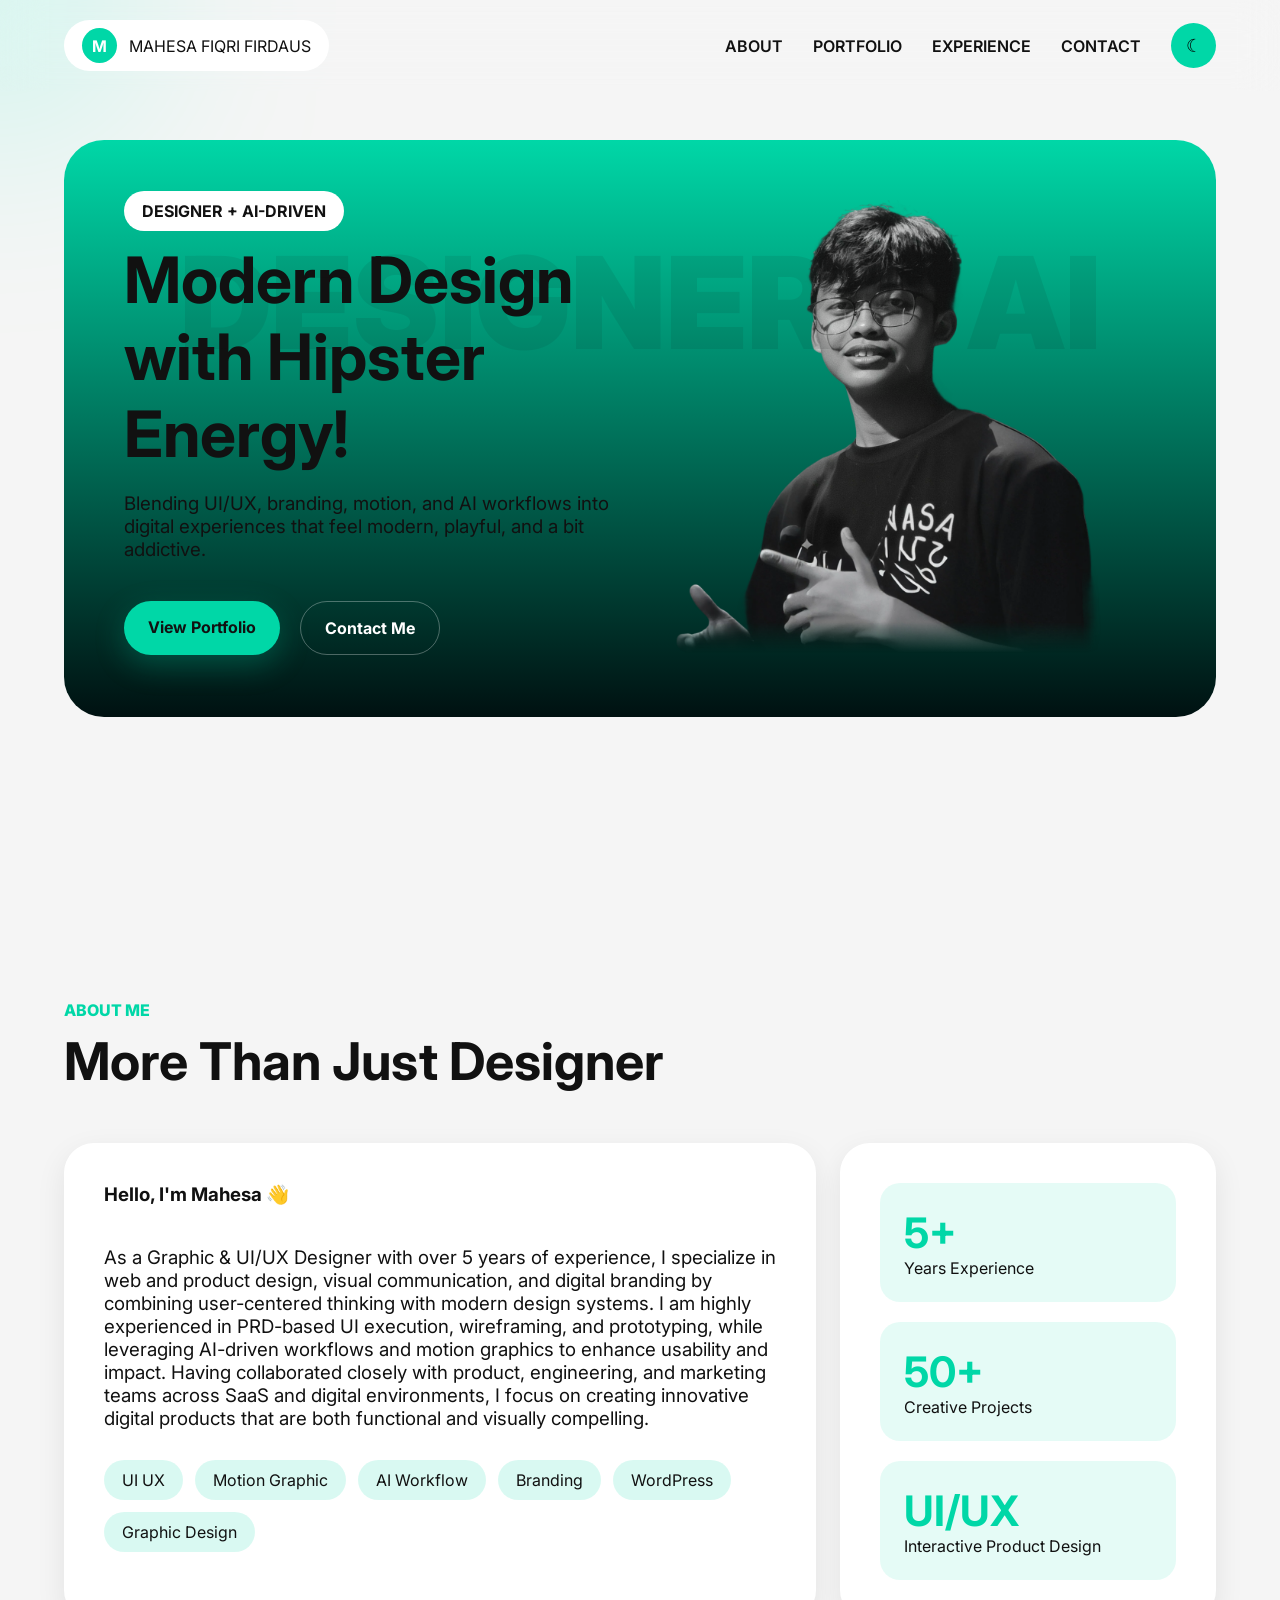
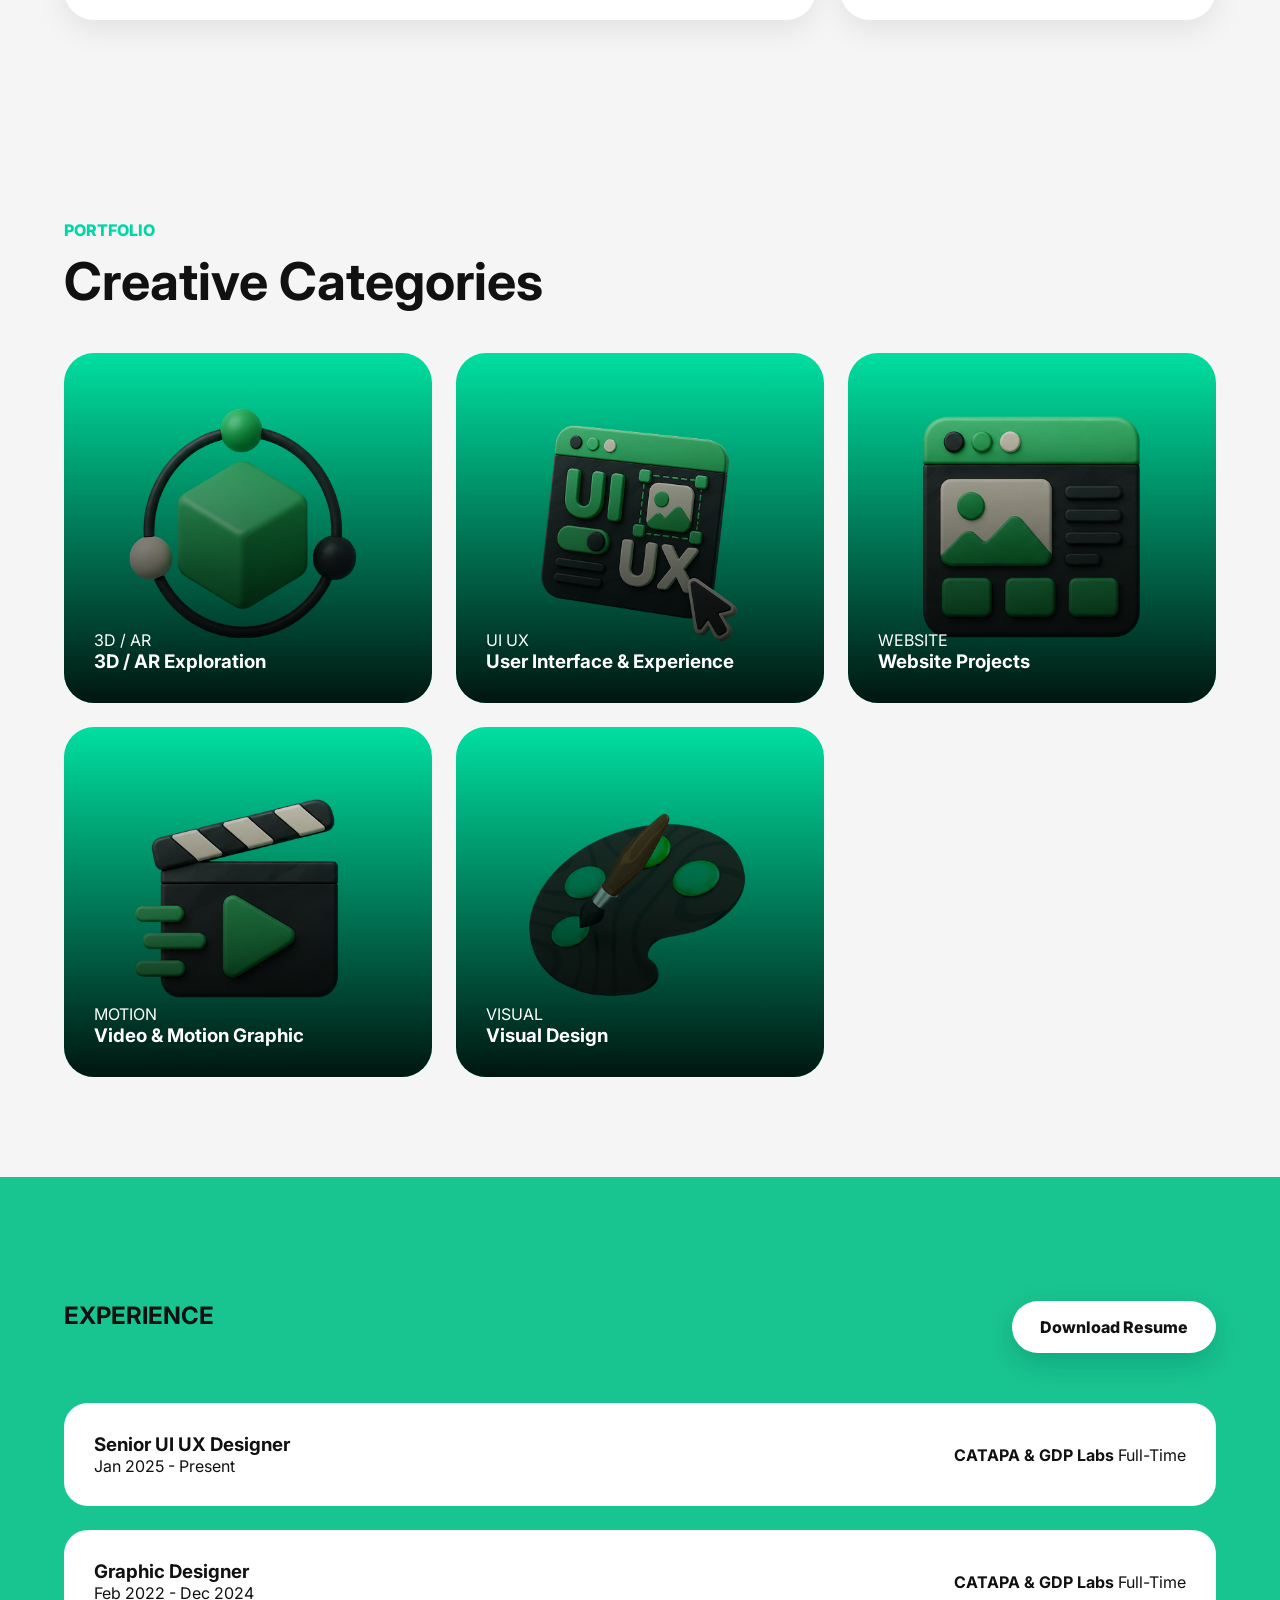
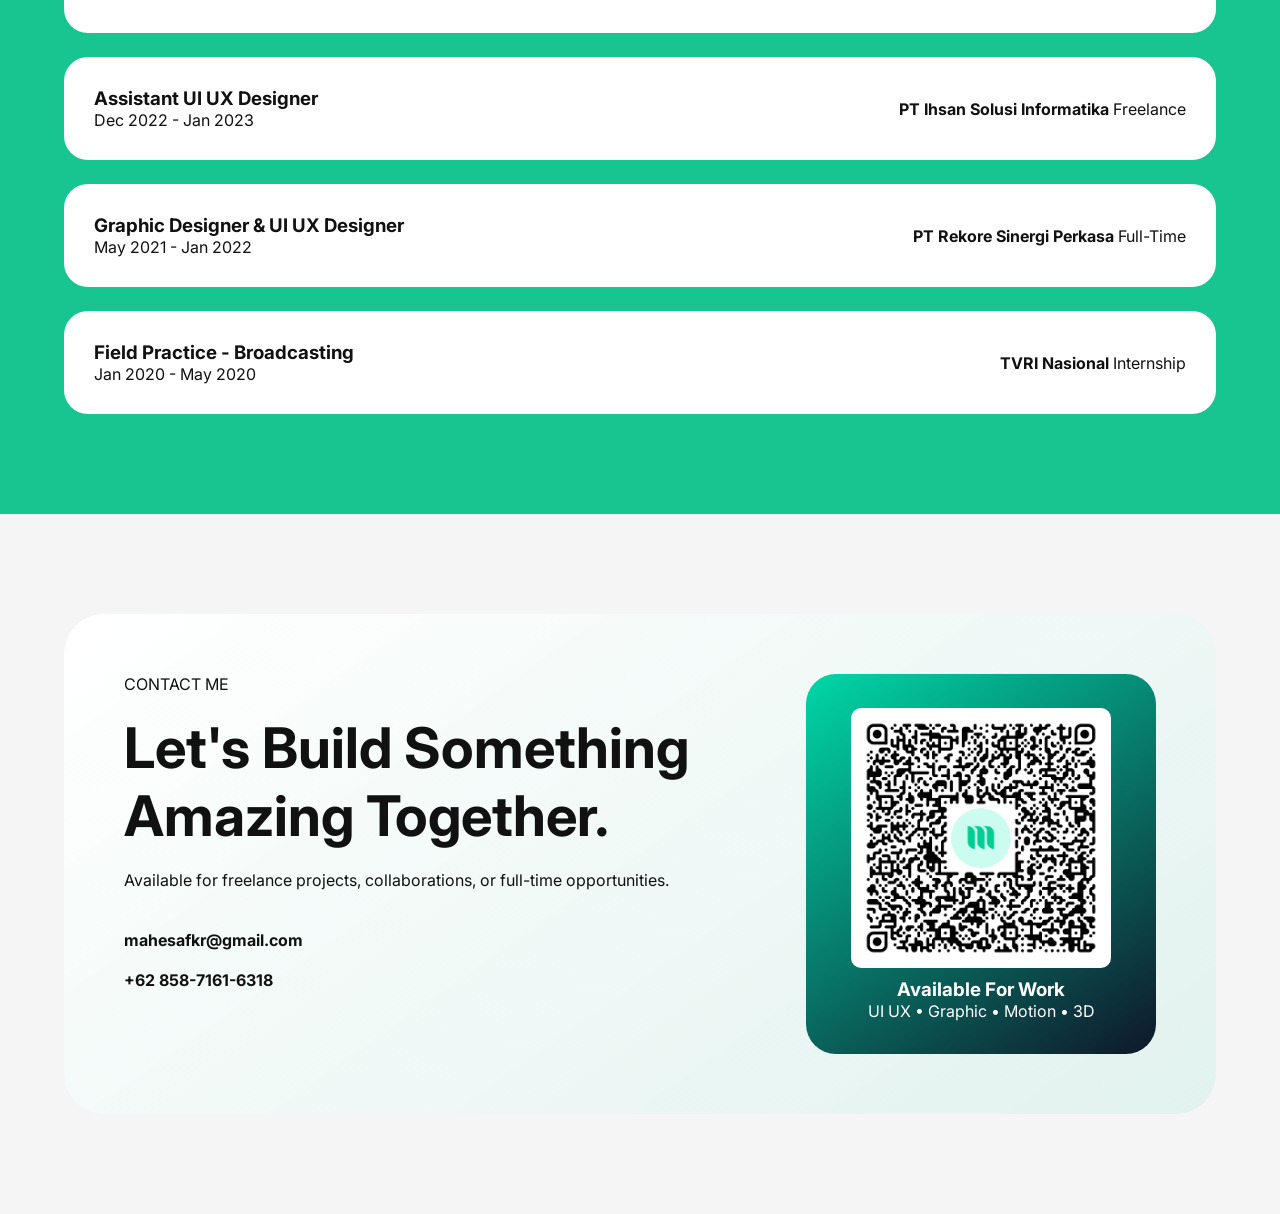
==== commit 1ff41cc8: "update portofolio" ====
--- a/index.html
+++ b/index.html
@@ -119,7 +119,7 @@
         <h3>Hello, I'm Mahesa 👋</h3>
         <br>
         <br>
-        <h3>
+        <h3 style="font-weight: normal;">
           As a Graphic & UI/UX Designer with over 5 years of experience, I specialize in web and product design, visual communication, and digital branding by combining user-centered thinking with modern design systems. I am highly experienced in PRD-based UI execution, wireframing, and prototyping, while leveraging AI-driven workflows and motion graphics to enhance usability and impact. Having collaborated closely with product, engineering, and marketing teams across SaaS and digital environments, I focus on creating innovative digital products that are both functional and visually compelling.
         </h3>
 
